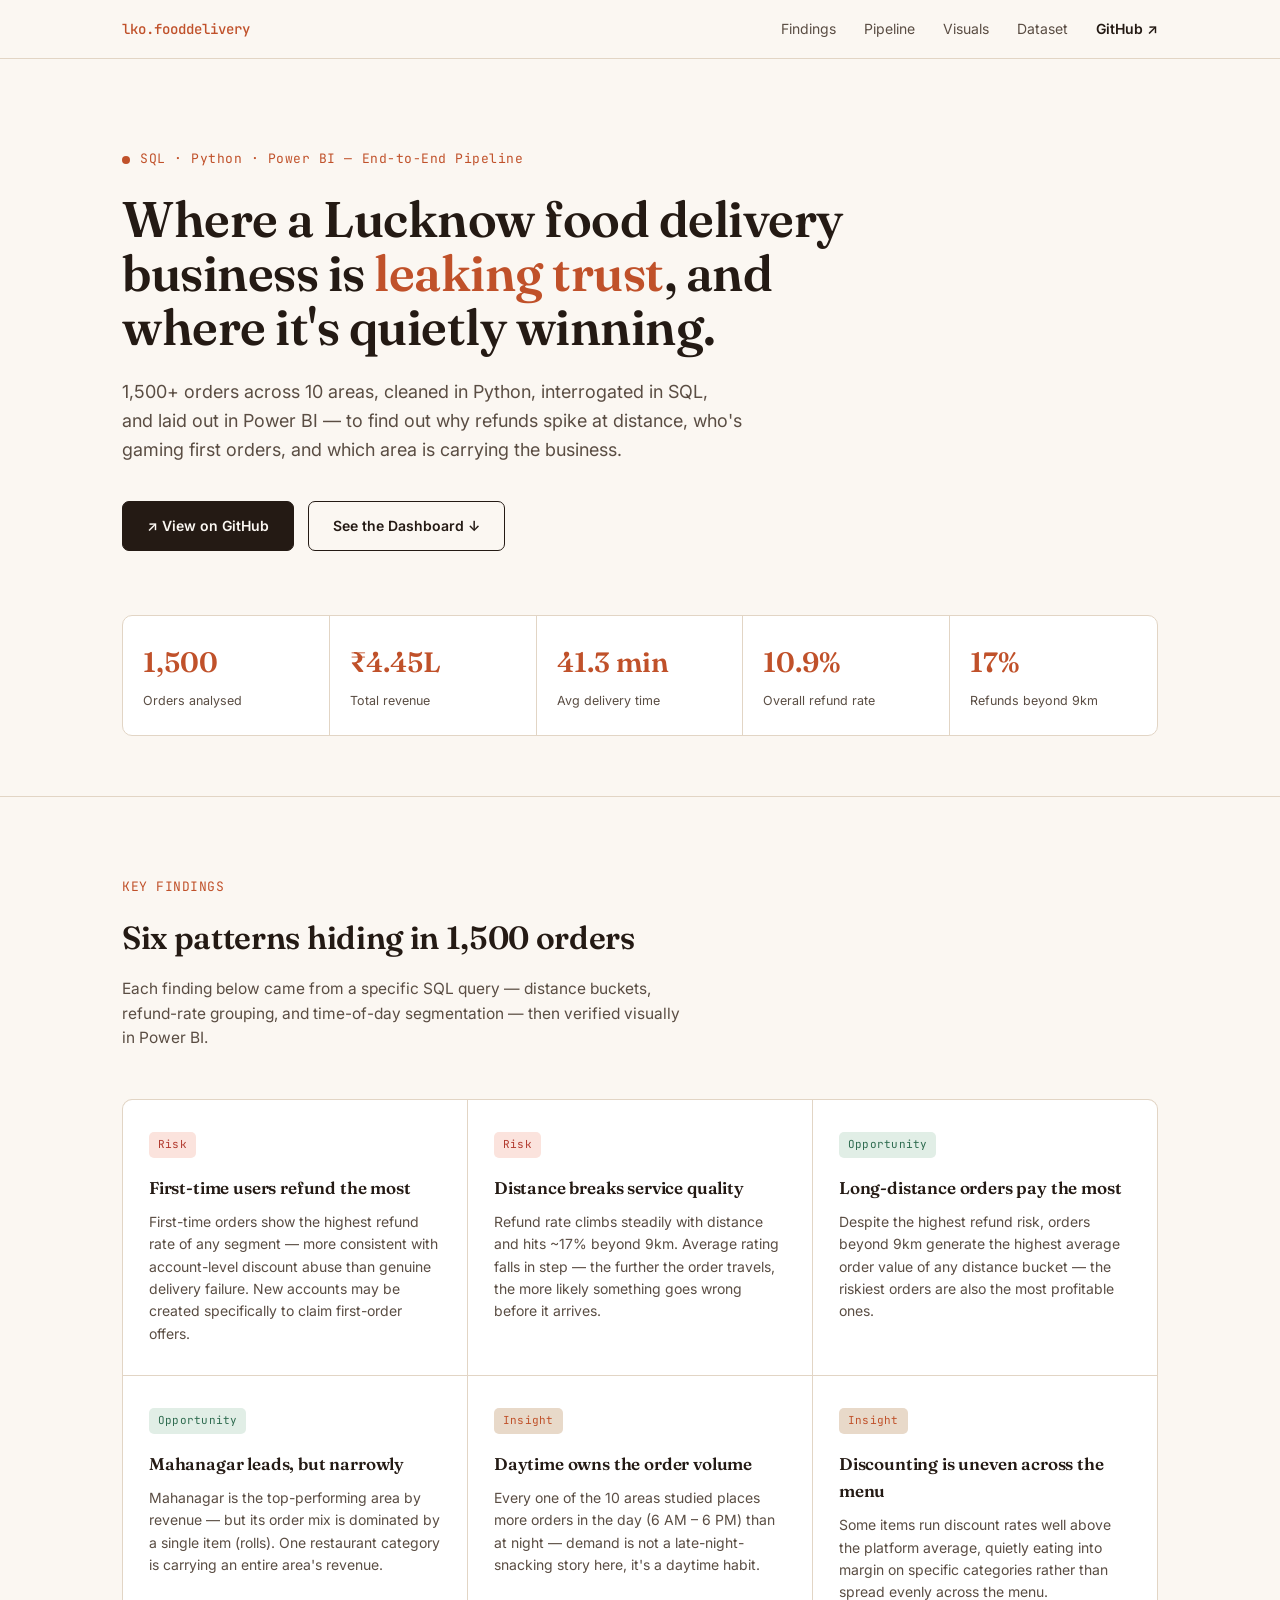
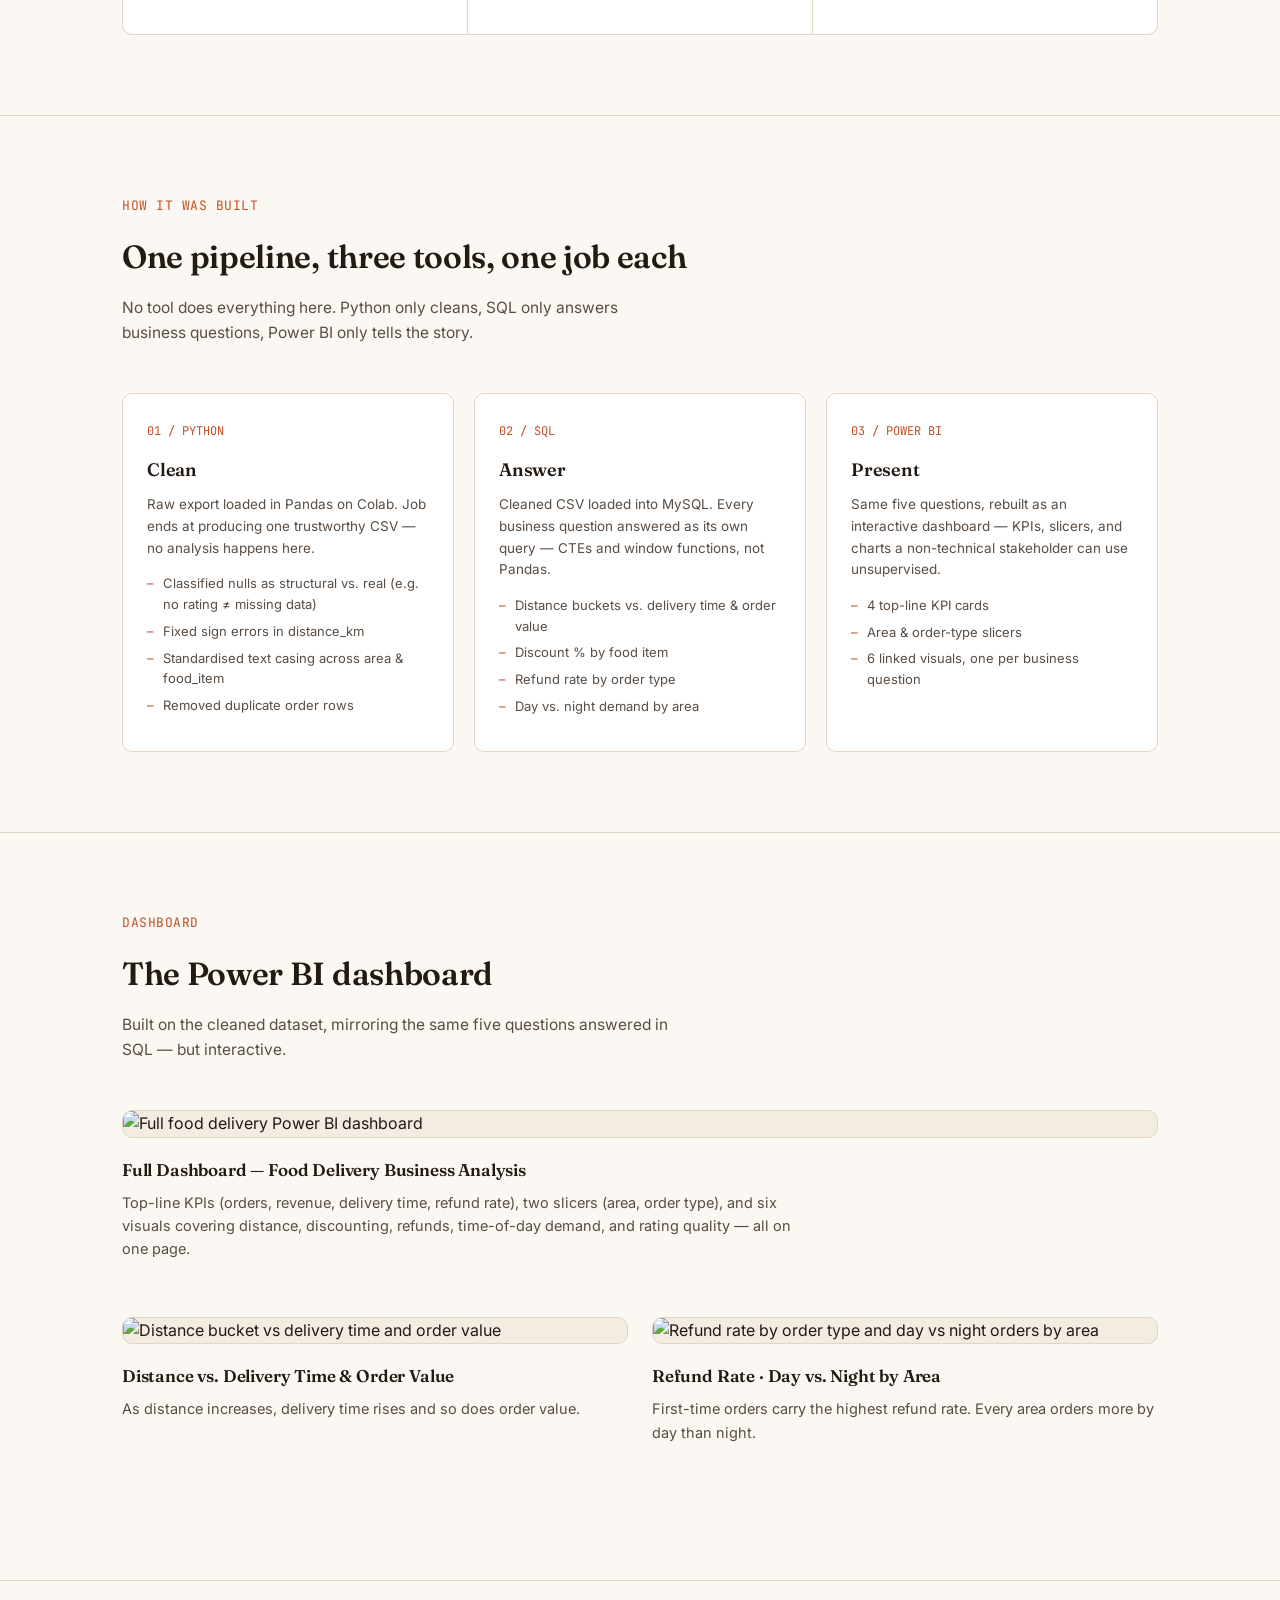
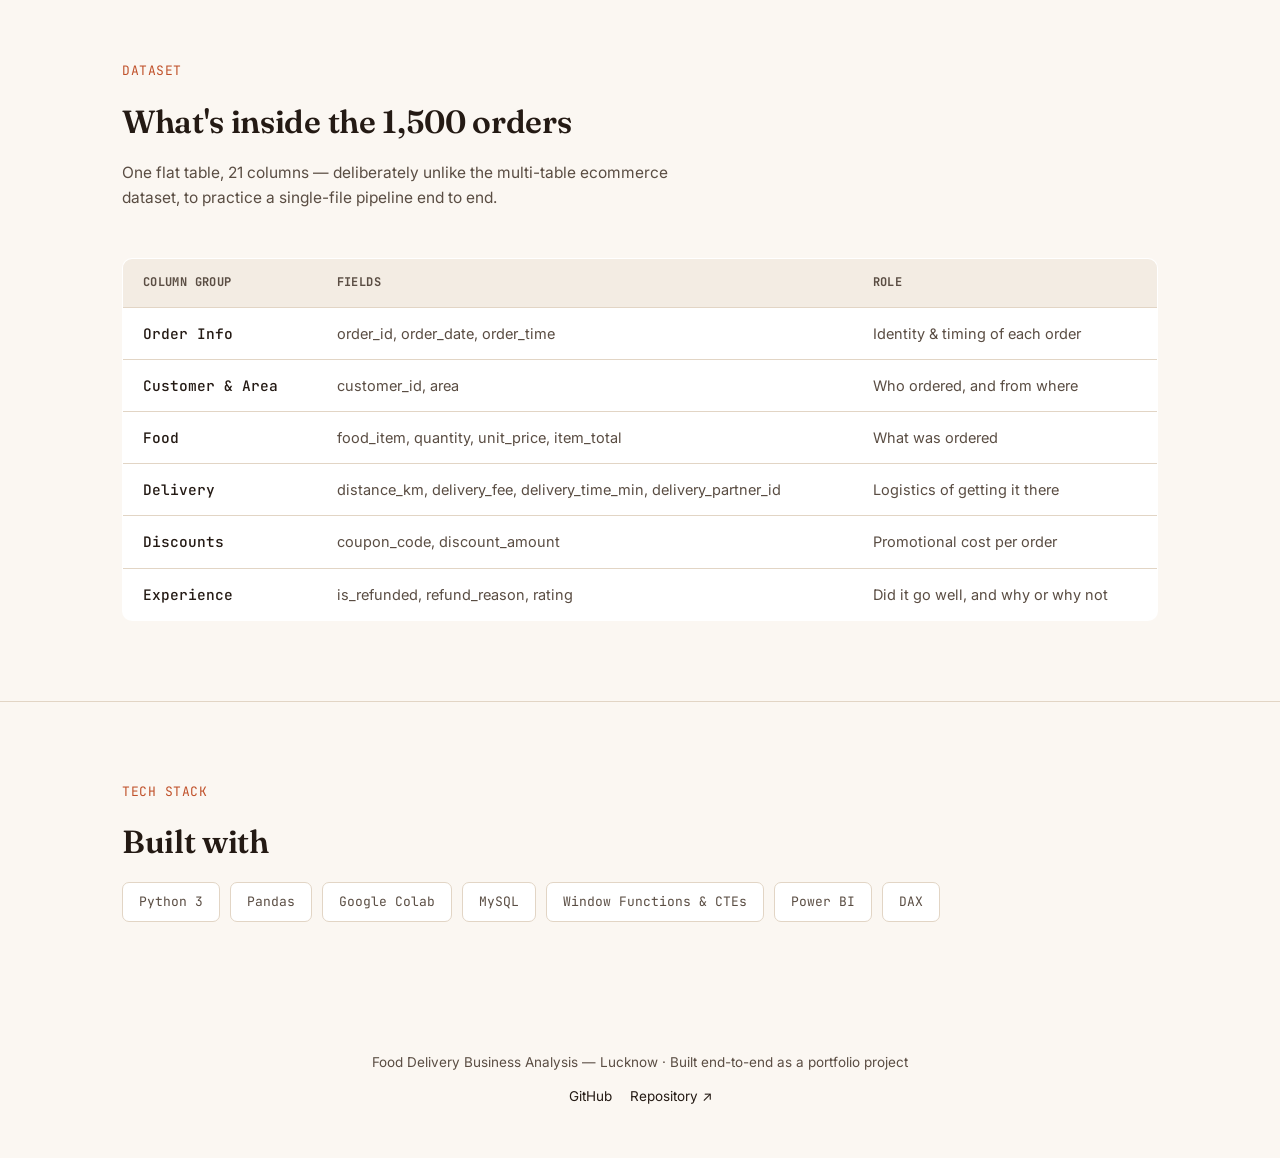
==== index.html @ 19b055e8 "Add files via upload" ====
<!DOCTYPE html>
<html lang="en">
<head>
<meta charset="UTF-8" />
<meta name="viewport" content="width=device-width, initial-scale=1.0" />
<title>Food Delivery Analysis — Lucknow</title>
<link rel="preconnect" href="https://fonts.googleapis.com">
<link rel="preconnect" href="https://fonts.gstatic.com" crossorigin>
<link href="https://fonts.googleapis.com/css2?family=Fraunces:opsz,wght@9..144,400;9..144,500;9..144,600;9..144,700&family=Inter:wght@400;500;600;700&family=JetBrains+Mono:wght@400;500&display=swap" rel="stylesheet">
<style>
  :root{
    --bg: #FBF7F2;
    --bg-warm: #F3ECE3;
    --ink: #241A14;
    --ink-soft: #5A4D43;
    --accent: #C0512A;
    --accent-soft: #E8D9C9;
    --line: #E2D5C5;
    --card: #FFFFFF;
    --good: #2E6B4F;
    --bad: #B23A2E;
  }
  *{margin:0;padding:0;box-sizing:border-box;}
  html{scroll-behavior:smooth;}
  body{
    background:var(--bg);
    color:var(--ink);
    font-family:'Inter',sans-serif;
    line-height:1.6;
  }
  .mono{font-family:'JetBrains Mono',monospace;}
  h1,h2,h3,h4{font-family:'Fraunces',serif;font-weight:600;letter-spacing:-0.01em;}
  a{color:inherit;text-decoration:none;}
  .wrap{max-width:1100px;margin:0 auto;padding:0 32px;}

  /* NAV */
  nav{
    position:sticky;top:0;z-index:50;
    background:rgba(251,247,242,0.92);
    backdrop-filter:blur(8px);
    border-bottom:1px solid var(--line);
  }
  .nav-inner{
    max-width:1100px;margin:0 auto;padding:18px 32px;
    display:flex;justify-content:space-between;align-items:center;
  }
  .brand{font-family:'JetBrains Mono',monospace;font-weight:500;font-size:14px;color:var(--accent);}
  .navlinks{display:flex;gap:28px;font-size:14px;color:var(--ink-soft);}
  .navlinks a:hover{color:var(--accent);}
  .navlinks .gh{color:var(--ink);font-weight:600;}

  /* HERO */
  .hero{padding:90px 0 60px;border-bottom:1px solid var(--line);}
  .eyebrow{
    font-family:'JetBrains Mono',monospace;font-size:13px;color:var(--accent);
    letter-spacing:0.04em;margin-bottom:22px;display:flex;gap:10px;align-items:center;
  }
  .eyebrow::before{content:"";width:8px;height:8px;border-radius:50%;background:var(--accent);display:inline-block;}
  .hero h1{font-size:50px;line-height:1.08;max-width:780px;margin-bottom:24px;}
  .hero h1 em{color:var(--accent);font-style:normal;}
  .hero p{font-size:18px;color:var(--ink-soft);max-width:620px;margin-bottom:36px;}
  .hero-cta{display:flex;gap:14px;margin-bottom:64px;}
  .btn{
    padding:13px 24px;border-radius:7px;font-size:14px;font-weight:600;
    display:inline-flex;align-items:center;gap:8px;border:1px solid var(--ink);
  }
  .btn-primary{background:var(--ink);color:var(--bg);}
  .btn-secondary{background:transparent;color:var(--ink);}
  .btn:hover{opacity:0.82;}

  /* KPI STRIP */
  .kpis{
    display:grid;grid-template-columns:repeat(5,1fr);
    border:1px solid var(--line);border-radius:10px;overflow:hidden;
    background:var(--card);
  }
  .kpi{padding:24px 20px;border-right:1px solid var(--line);}
  .kpi:last-child{border-right:none;}
  .kpi .num{font-family:'Fraunces',serif;font-size:28px;font-weight:600;color:var(--accent);}
  .kpi .lbl{font-size:12.5px;color:var(--ink-soft);margin-top:6px;}

  /* SECTION SHARED */
  section{padding:80px 0;border-bottom:1px solid var(--line);}
  .sec-label{
    font-family:'JetBrains Mono',monospace;font-size:13px;color:var(--accent);
    letter-spacing:0.04em;margin-bottom:14px;
  }
  section h2{font-size:32px;margin-bottom:14px;max-width:600px;}
  section > .wrap > p.lede{color:var(--ink-soft);max-width:560px;margin-bottom:48px;font-size:15.5px;}

  /* FINDINGS GRID */
  .findings{display:grid;grid-template-columns:repeat(3,1fr);gap:1px;background:var(--line);border:1px solid var(--line);border-radius:10px;overflow:hidden;}
  .finding{background:var(--card);padding:30px 26px;}
  .finding .tag{
    font-family:'JetBrains Mono',monospace;font-size:11px;
    padding:4px 9px;border-radius:5px;display:inline-block;margin-bottom:16px;
    letter-spacing:0.02em;
  }
  .tag.risk{background:#FBE3DD;color:var(--bad);}
  .tag.opportunity{background:#E1EEE6;color:var(--good);}
  .tag.insight{background:var(--accent-soft);color:var(--accent);}
  .finding h3{font-size:17px;margin-bottom:10px;font-weight:600;}
  .finding p{font-size:14px;color:var(--ink-soft);}

  /* TABLE */
  table{width:100%;border-collapse:collapse;font-size:14.5px;background:var(--card);border-radius:10px;overflow:hidden;border:1px solid var(--line);}
  th{
    text-align:left;font-family:'JetBrains Mono',monospace;font-size:12px;
    text-transform:uppercase;letter-spacing:0.03em;color:var(--ink-soft);
    padding:14px 20px;background:var(--bg-warm);border-bottom:1px solid var(--line);
  }
  td{padding:14px 20px;border-bottom:1px solid var(--line);color:var(--ink-soft);}
  tr:last-child td{border-bottom:none;}
  td.num-cell{font-family:'JetBrains Mono',monospace;color:var(--ink);font-weight:500;}

  /* PIPELINE */
  .pipeline{display:grid;grid-template-columns:repeat(3,1fr);gap:20px;}
  .stage{background:var(--card);border:1px solid var(--line);border-radius:10px;padding:28px 24px;position:relative;}
  .stage .step-num{font-family:'JetBrains Mono',monospace;font-size:12px;color:var(--accent);margin-bottom:14px;}
  .stage h3{font-size:18px;margin-bottom:10px;}
  .stage p{font-size:13.5px;color:var(--ink-soft);margin-bottom:14px;}
  .stage ul{list-style:none;font-size:13px;color:var(--ink-soft);}
  .stage ul li{padding-left:16px;position:relative;margin-bottom:6px;}
  .stage ul li::before{content:"–";position:absolute;left:0;color:var(--accent);}
  .stage-arrow{
    display:none;
  }
  @media(min-width:769px){
    .pipeline{position:relative;}
  }

  /* VISUALS */
  .visual-block{margin-bottom:56px;}
  .visual-block img{
    max-width:100%;height:auto;max-height:380px;
    border-radius:10px;border:1px solid var(--line);
    display:block;margin:0 auto 18px auto;background:var(--bg-warm);
  }
  .visual-block h4{font-size:17px;margin-bottom:8px;}
  .visual-block p{font-size:14.5px;color:var(--ink-soft);max-width:680px;}
  .visual-row{display:flex;gap:24px;margin-bottom:56px;flex-wrap:wrap;}
  .visual-row .visual-block{flex:1;min-width:280px;margin-bottom:0;}

  /* STACK */
  .stack-row{display:flex;flex-wrap:wrap;gap:10px;}
  .chip{
    font-family:'JetBrains Mono',monospace;font-size:13px;
    padding:9px 16px;border:1px solid var(--line);border-radius:7px;
    background:var(--card);color:var(--ink-soft);
  }

  footer{padding:50px 0;text-align:center;}
  footer p{font-size:13.5px;color:var(--ink-soft);}
  footer .flinks{margin-top:12px;display:flex;gap:18px;justify-content:center;font-size:13.5px;}
  footer .flinks a:hover{color:var(--accent);}

  @media(max-width:860px){
    .hero h1{font-size:36px;}
    .kpis{grid-template-columns:repeat(2,1fr);}
    .kpi:nth-child(2n){border-right:none;}
    .findings{grid-template-columns:1fr;}
    .pipeline{grid-template-columns:1fr;}
    .navlinks{display:none;}
    table{font-size:13px;}
    th,td{padding:10px 12px;}
  }
</style>
</head>
<body>

<nav>
  <div class="nav-inner">
    <div class="brand">lko.fooddelivery</div>
    <div class="navlinks">
      <a href="#findings">Findings</a>
      <a href="#pipeline">Pipeline</a>
      <a href="#visuals">Visuals</a>
      <a href="#dataset">Dataset</a>
      <a class="gh" href="https://github.com/vyomvy/food-delivery-business-analysis" target="_blank">GitHub ↗</a>
    </div>
  </div>
</nav>

<header class="hero">
  <div class="wrap">
    <div class="eyebrow">SQL · Python · Power BI — End-to-End Pipeline</div>
    <h1>Where a Lucknow food delivery business is <em>leaking trust</em>, and where it's quietly winning.</h1>
    <p>1,500+ orders across 10 areas, cleaned in Python, interrogated in SQL, and laid out in Power BI — to find out why refunds spike at distance, who's gaming first orders, and which area is carrying the business.</p>
    <div class="hero-cta">
      <a class="btn btn-primary" href="https://github.com/vyomvy/food-delivery-business-analysis" target="_blank">↗ View on GitHub</a>
      <a class="btn btn-secondary" href="#visuals">See the Dashboard ↓</a>
    </div>

    <div class="kpis">
      <div class="kpi"><div class="num">1,500</div><div class="lbl">Orders analysed</div></div>
      <div class="kpi"><div class="num">₹4.45L</div><div class="lbl">Total revenue</div></div>
      <div class="kpi"><div class="num">41.3 min</div><div class="lbl">Avg delivery time</div></div>
      <div class="kpi"><div class="num">10.9%</div><div class="lbl">Overall refund rate</div></div>
      <div class="kpi"><div class="num">17%</div><div class="lbl">Refunds beyond 9km</div></div>
    </div>
  </div>
</header>

<section id="findings">
  <div class="wrap">
    <div class="sec-label">KEY FINDINGS</div>
    <h2>Six patterns hiding in 1,500 orders</h2>
    <p class="lede">Each finding below came from a specific SQL query — distance buckets, refund-rate grouping, and time-of-day segmentation — then verified visually in Power BI.</p>

    <div class="findings">
      <div class="finding">
        <span class="tag risk">Risk</span>
        <h3>First-time users refund the most</h3>
        <p>First-time orders show the highest refund rate of any segment — more consistent with account-level discount abuse than genuine delivery failure. New accounts may be created specifically to claim first-order offers.</p>
      </div>
      <div class="finding">
        <span class="tag risk">Risk</span>
        <h3>Distance breaks service quality</h3>
        <p>Refund rate climbs steadily with distance and hits ~17% beyond 9km. Average rating falls in step — the further the order travels, the more likely something goes wrong before it arrives.</p>
      </div>
      <div class="finding">
        <span class="tag opportunity">Opportunity</span>
        <h3>Long-distance orders pay the most</h3>
        <p>Despite the highest refund risk, orders beyond 9km generate the highest average order value of any distance bucket — the riskiest orders are also the most profitable ones.</p>
      </div>
      <div class="finding">
        <span class="tag opportunity">Opportunity</span>
        <h3>Mahanagar leads, but narrowly</h3>
        <p>Mahanagar is the top-performing area by revenue — but its order mix is dominated by a single item (rolls). One restaurant category is carrying an entire area's revenue.</p>
      </div>
      <div class="finding">
        <span class="tag insight">Insight</span>
        <h3>Daytime owns the order volume</h3>
        <p>Every one of the 10 areas studied places more orders in the day (6 AM – 6 PM) than at night — demand is not a late-night-snacking story here, it's a daytime habit.</p>
      </div>
      <div class="finding">
        <span class="tag insight">Insight</span>
        <h3>Discounting is uneven across the menu</h3>
        <p>Some items run discount rates well above the platform average, quietly eating into margin on specific categories rather than spread evenly across the menu.</p>
      </div>
    </div>
  </div>
</section>

<section id="pipeline">
  <div class="wrap">
    <div class="sec-label">HOW IT WAS BUILT</div>
    <h2>One pipeline, three tools, one job each</h2>
    <p class="lede">No tool does everything here. Python only cleans, SQL only answers business questions, Power BI only tells the story.</p>

    <div class="pipeline">
      <div class="stage">
        <div class="step-num">01 / PYTHON</div>
        <h3>Clean</h3>
        <p>Raw export loaded in Pandas on Colab. Job ends at producing one trustworthy CSV — no analysis happens here.</p>
        <ul>
          <li>Classified nulls as structural vs. real (e.g. no rating ≠ missing data)</li>
          <li>Fixed sign errors in distance_km</li>
          <li>Standardised text casing across area & food_item</li>
          <li>Removed duplicate order rows</li>
        </ul>
      </div>
      <div class="stage">
        <div class="step-num">02 / SQL</div>
        <h3>Answer</h3>
        <p>Cleaned CSV loaded into MySQL. Every business question answered as its own query — CTEs and window functions, not Pandas.</p>
        <ul>
          <li>Distance buckets vs. delivery time & order value</li>
          <li>Discount % by food item</li>
          <li>Refund rate by order type</li>
          <li>Day vs. night demand by area</li>
        </ul>
      </div>
      <div class="stage">
        <div class="step-num">03 / POWER BI</div>
        <h3>Present</h3>
        <p>Same five questions, rebuilt as an interactive dashboard — KPIs, slicers, and charts a non-technical stakeholder can use unsupervised.</p>
        <ul>
          <li>4 top-line KPI cards</li>
          <li>Area & order-type slicers</li>
          <li>6 linked visuals, one per business question</li>
        </ul>
      </div>
    </div>
  </div>
</section>

<section id="visuals">
  <div class="wrap">
    <div class="sec-label">DASHBOARD</div>
    <h2>The Power BI dashboard</h2>
    <p class="lede">Built on the cleaned dataset, mirroring the same five questions answered in SQL — but interactive.</p>

    <div class="visual-block">
      <img src="images/dashboard-full.png" alt="Full food delivery Power BI dashboard">
      <h4>Full Dashboard — Food Delivery Business Analysis</h4>
      <p>Top-line KPIs (orders, revenue, delivery time, refund rate), two slicers (area, order type), and six visuals covering distance, discounting, refunds, time-of-day demand, and rating quality — all on one page.</p>
    </div>

    <div class="visual-row">
      <div class="visual-block">
        <img src="images/distance-vs-delivery.png" alt="Distance bucket vs delivery time and order value">
        <h4>Distance vs. Delivery Time & Order Value</h4>
        <p>As distance increases, delivery time rises and so does order value.</p>
      </div>

      <div class="visual-block">
        <img src="images/refund-daynight.png" alt="Refund rate by order type and day vs night orders by area">
        <h4>Refund Rate · Day vs. Night by Area</h4>
        <p>First-time orders carry the highest refund rate. Every area orders more by day than night.</p>
      </div>
    </div>
  </div>
</section>

<section id="dataset">
  <div class="wrap">
    <div class="sec-label">DATASET</div>
    <h2>What's inside the 1,500 orders</h2>
    <p class="lede">One flat table, 21 columns — deliberately unlike the multi-table ecommerce dataset, to practice a single-file pipeline end to end.</p>

    <table>
      <tr><th>Column Group</th><th>Fields</th><th>Role</th></tr>
      <tr><td class="num-cell">Order Info</td><td>order_id, order_date, order_time</td><td>Identity & timing of each order</td></tr>
      <tr><td class="num-cell">Customer & Area</td><td>customer_id, area</td><td>Who ordered, and from where</td></tr>
      <tr><td class="num-cell">Food</td><td>food_item, quantity, unit_price, item_total</td><td>What was ordered</td></tr>
      <tr><td class="num-cell">Delivery</td><td>distance_km, delivery_fee, delivery_time_min, delivery_partner_id</td><td>Logistics of getting it there</td></tr>
      <tr><td class="num-cell">Discounts</td><td>coupon_code, discount_amount</td><td>Promotional cost per order</td></tr>
      <tr><td class="num-cell">Experience</td><td>is_refunded, refund_reason, rating</td><td>Did it go well, and why or why not</td></tr>
    </table>
  </div>
</section>

<section style="border-bottom:none;">
  <div class="wrap">
    <div class="sec-label">TECH STACK</div>
    <h2>Built with</h2>
    <div class="stack-row">
      <span class="chip">Python 3</span>
      <span class="chip">Pandas</span>
      <span class="chip">Google Colab</span>
      <span class="chip">MySQL</span>
      <span class="chip">Window Functions & CTEs</span>
      <span class="chip">Power BI</span>
      <span class="chip">DAX</span>
    </div>
  </div>
</section>

<footer>
  <div class="wrap">
    <p>Food Delivery Business Analysis — Lucknow · Built end-to-end as a portfolio project</p>
    <div class="flinks">
      <a href="https://github.com/vyomvy" target="_blank">GitHub</a>
      <a href="https://github.com/vyomvy/food-delivery-business-analysis" target="_blank">Repository ↗</a>
    </div>
  </div>
</footer>

</body>
</html>
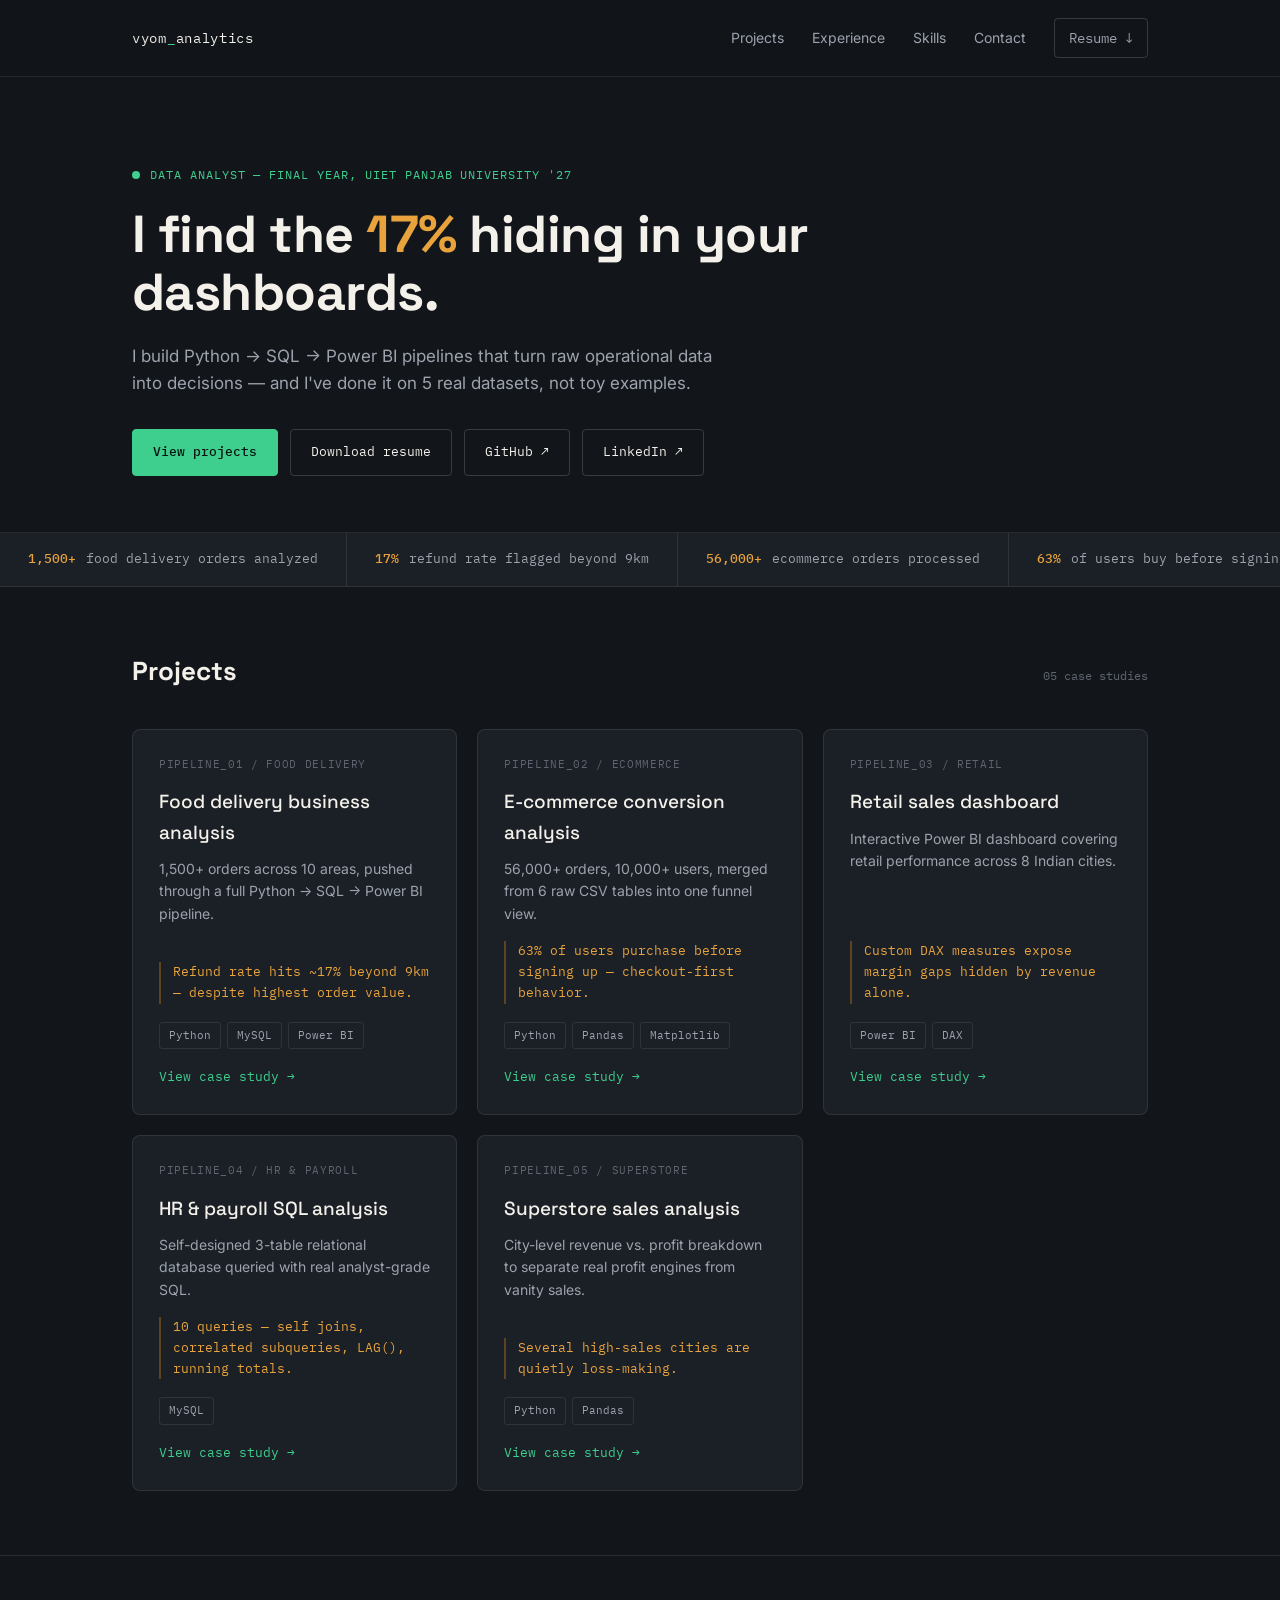
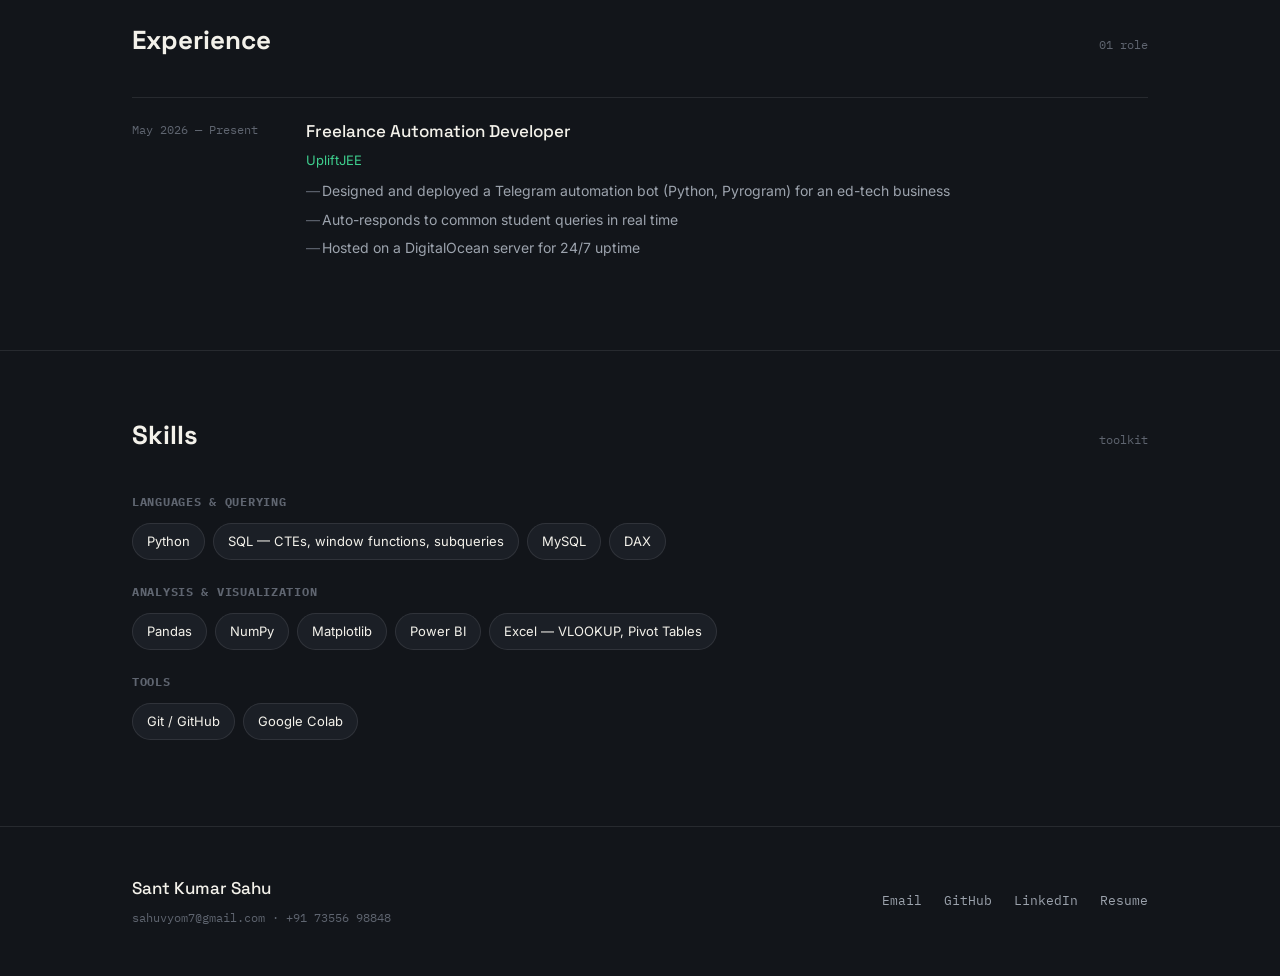
==== commit a7ce49d5: "Add files via upload" ====
--- a/index.html
+++ b/index.html
@@ -1,358 +1,182 @@
 <!DOCTYPE html>
 <html lang="en">
 <head>
-<meta charset="UTF-8" />
-<meta name="viewport" content="width=device-width, initial-scale=1.0" />
-<title>Food Delivery Analysis — Lucknow</title>
-<link rel="preconnect" href="https://fonts.googleapis.com">
-<link rel="preconnect" href="https://fonts.gstatic.com" crossorigin>
-<link href="https://fonts.googleapis.com/css2?family=Fraunces:opsz,wght@9..144,400;9..144,500;9..144,600;9..144,700&family=Inter:wght@400;500;600;700&family=JetBrains+Mono:wght@400;500&display=swap" rel="stylesheet">
-<style>
-  :root{
-    --bg: #FBF7F2;
-    --bg-warm: #F3ECE3;
-    --ink: #241A14;
-    --ink-soft: #5A4D43;
-    --accent: #C0512A;
-    --accent-soft: #E8D9C9;
-    --line: #E2D5C5;
-    --card: #FFFFFF;
-    --good: #2E6B4F;
-    --bad: #B23A2E;
-  }
-  *{margin:0;padding:0;box-sizing:border-box;}
-  html{scroll-behavior:smooth;}
-  body{
-    background:var(--bg);
-    color:var(--ink);
-    font-family:'Inter',sans-serif;
-    line-height:1.6;
-  }
-  .mono{font-family:'JetBrains Mono',monospace;}
-  h1,h2,h3,h4{font-family:'Fraunces',serif;font-weight:600;letter-spacing:-0.01em;}
-  a{color:inherit;text-decoration:none;}
-  .wrap{max-width:1100px;margin:0 auto;padding:0 32px;}
-
-  /* NAV */
-  nav{
-    position:sticky;top:0;z-index:50;
-    background:rgba(251,247,242,0.92);
-    backdrop-filter:blur(8px);
-    border-bottom:1px solid var(--line);
-  }
-  .nav-inner{
-    max-width:1100px;margin:0 auto;padding:18px 32px;
-    display:flex;justify-content:space-between;align-items:center;
-  }
-  .brand{font-family:'JetBrains Mono',monospace;font-weight:500;font-size:14px;color:var(--accent);}
-  .navlinks{display:flex;gap:28px;font-size:14px;color:var(--ink-soft);}
-  .navlinks a:hover{color:var(--accent);}
-  .navlinks .gh{color:var(--ink);font-weight:600;}
-
-  /* HERO */
-  .hero{padding:90px 0 60px;border-bottom:1px solid var(--line);}
-  .eyebrow{
-    font-family:'JetBrains Mono',monospace;font-size:13px;color:var(--accent);
-    letter-spacing:0.04em;margin-bottom:22px;display:flex;gap:10px;align-items:center;
-  }
-  .eyebrow::before{content:"";width:8px;height:8px;border-radius:50%;background:var(--accent);display:inline-block;}
-  .hero h1{font-size:50px;line-height:1.08;max-width:780px;margin-bottom:24px;}
-  .hero h1 em{color:var(--accent);font-style:normal;}
-  .hero p{font-size:18px;color:var(--ink-soft);max-width:620px;margin-bottom:36px;}
-  .hero-cta{display:flex;gap:14px;margin-bottom:64px;}
-  .btn{
-    padding:13px 24px;border-radius:7px;font-size:14px;font-weight:600;
-    display:inline-flex;align-items:center;gap:8px;border:1px solid var(--ink);
-  }
-  .btn-primary{background:var(--ink);color:var(--bg);}
-  .btn-secondary{background:transparent;color:var(--ink);}
-  .btn:hover{opacity:0.82;}
-
-  /* KPI STRIP */
-  .kpis{
-    display:grid;grid-template-columns:repeat(5,1fr);
-    border:1px solid var(--line);border-radius:10px;overflow:hidden;
-    background:var(--card);
-  }
-  .kpi{padding:24px 20px;border-right:1px solid var(--line);}
-  .kpi:last-child{border-right:none;}
-  .kpi .num{font-family:'Fraunces',serif;font-size:28px;font-weight:600;color:var(--accent);}
-  .kpi .lbl{font-size:12.5px;color:var(--ink-soft);margin-top:6px;}
-
-  /* SECTION SHARED */
-  section{padding:80px 0;border-bottom:1px solid var(--line);}
-  .sec-label{
-    font-family:'JetBrains Mono',monospace;font-size:13px;color:var(--accent);
-    letter-spacing:0.04em;margin-bottom:14px;
-  }
-  section h2{font-size:32px;margin-bottom:14px;max-width:600px;}
-  section > .wrap > p.lede{color:var(--ink-soft);max-width:560px;margin-bottom:48px;font-size:15.5px;}
-
-  /* FINDINGS GRID */
-  .findings{display:grid;grid-template-columns:repeat(3,1fr);gap:1px;background:var(--line);border:1px solid var(--line);border-radius:10px;overflow:hidden;}
-  .finding{background:var(--card);padding:30px 26px;}
-  .finding .tag{
-    font-family:'JetBrains Mono',monospace;font-size:11px;
-    padding:4px 9px;border-radius:5px;display:inline-block;margin-bottom:16px;
-    letter-spacing:0.02em;
-  }
-  .tag.risk{background:#FBE3DD;color:var(--bad);}
-  .tag.opportunity{background:#E1EEE6;color:var(--good);}
-  .tag.insight{background:var(--accent-soft);color:var(--accent);}
-  .finding h3{font-size:17px;margin-bottom:10px;font-weight:600;}
-  .finding p{font-size:14px;color:var(--ink-soft);}
-
-  /* TABLE */
-  table{width:100%;border-collapse:collapse;font-size:14.5px;background:var(--card);border-radius:10px;overflow:hidden;border:1px solid var(--line);}
-  th{
-    text-align:left;font-family:'JetBrains Mono',monospace;font-size:12px;
-    text-transform:uppercase;letter-spacing:0.03em;color:var(--ink-soft);
-    padding:14px 20px;background:var(--bg-warm);border-bottom:1px solid var(--line);
-  }
-  td{padding:14px 20px;border-bottom:1px solid var(--line);color:var(--ink-soft);}
-  tr:last-child td{border-bottom:none;}
-  td.num-cell{font-family:'JetBrains Mono',monospace;color:var(--ink);font-weight:500;}
-
-  /* PIPELINE */
-  .pipeline{display:grid;grid-template-columns:repeat(3,1fr);gap:20px;}
-  .stage{background:var(--card);border:1px solid var(--line);border-radius:10px;padding:28px 24px;position:relative;}
-  .stage .step-num{font-family:'JetBrains Mono',monospace;font-size:12px;color:var(--accent);margin-bottom:14px;}
-  .stage h3{font-size:18px;margin-bottom:10px;}
-  .stage p{font-size:13.5px;color:var(--ink-soft);margin-bottom:14px;}
-  .stage ul{list-style:none;font-size:13px;color:var(--ink-soft);}
-  .stage ul li{padding-left:16px;position:relative;margin-bottom:6px;}
-  .stage ul li::before{content:"–";position:absolute;left:0;color:var(--accent);}
-  .stage-arrow{
-    display:none;
-  }
-  @media(min-width:769px){
-    .pipeline{position:relative;}
-  }
-
-  /* VISUALS */
-  .visual-block{margin-bottom:56px;}
-  .visual-block img{
-    max-width:100%;height:auto;max-height:380px;
-    border-radius:10px;border:1px solid var(--line);
-    display:block;margin:0 auto 18px auto;background:var(--bg-warm);
-  }
-  .visual-block h4{font-size:17px;margin-bottom:8px;}
-  .visual-block p{font-size:14.5px;color:var(--ink-soft);max-width:680px;}
-  .visual-row{display:flex;gap:24px;margin-bottom:56px;flex-wrap:wrap;}
-  .visual-row .visual-block{flex:1;min-width:280px;margin-bottom:0;}
-
-  /* STACK */
-  .stack-row{display:flex;flex-wrap:wrap;gap:10px;}
-  .chip{
-    font-family:'JetBrains Mono',monospace;font-size:13px;
-    padding:9px 16px;border:1px solid var(--line);border-radius:7px;
-    background:var(--card);color:var(--ink-soft);
-  }
-
-  footer{padding:50px 0;text-align:center;}
-  footer p{font-size:13.5px;color:var(--ink-soft);}
-  footer .flinks{margin-top:12px;display:flex;gap:18px;justify-content:center;font-size:13.5px;}
-  footer .flinks a:hover{color:var(--accent);}
-
-  @media(max-width:860px){
-    .hero h1{font-size:36px;}
-    .kpis{grid-template-columns:repeat(2,1fr);}
-    .kpi:nth-child(2n){border-right:none;}
-    .findings{grid-template-columns:1fr;}
-    .pipeline{grid-template-columns:1fr;}
-    .navlinks{display:none;}
-    table{font-size:13px;}
-    th,td{padding:10px 12px;}
-  }
-</style>
+<meta charset="UTF-8">
+<meta name="viewport" content="width=device-width, initial-scale=1.0">
+<title>Sant Kumar Sahu — Data Analyst</title>
+<meta name="description" content="Data analyst portfolio — Python, SQL and Power BI pipelines that turn raw operational data into decisions.">
+<link rel="stylesheet" href="style.css">
 </head>
 <body>
 
-<nav>
+<nav class="nav">
   <div class="nav-inner">
-    <div class="brand">lko.fooddelivery</div>
-    <div class="navlinks">
-      <a href="#findings">Findings</a>
-      <a href="#pipeline">Pipeline</a>
-      <a href="#visuals">Visuals</a>
-      <a href="#dataset">Dataset</a>
-      <a class="gh" href="https://github.com/vyomvy/food-delivery-business-analysis" target="_blank">GitHub ↗</a>
+    <a href="index.html" class="nav-logo">vyom<span>_</span>analytics</a>
+    <div class="nav-links">
+      <a href="#projects">Projects</a>
+      <a href="#experience">Experience</a>
+      <a href="#skills">Skills</a>
+      <a href="#contact">Contact</a>
+      <a href="Sant_Kumar_Sahu_Resume.pdf" class="nav-cta">Resume ↓</a>
     </div>
   </div>
 </nav>
 
 <header class="hero">
   <div class="wrap">
-    <div class="eyebrow">SQL · Python · Power BI — End-to-End Pipeline</div>
-    <h1>Where a Lucknow food delivery business is <em>leaking trust</em>, and where it's quietly winning.</h1>
-    <p>1,500+ orders across 10 areas, cleaned in Python, interrogated in SQL, and laid out in Power BI — to find out why refunds spike at distance, who's gaming first orders, and which area is carrying the business.</p>
-    <div class="hero-cta">
-      <a class="btn btn-primary" href="https://github.com/vyomvy/food-delivery-business-analysis" target="_blank">↗ View on GitHub</a>
-      <a class="btn btn-secondary" href="#visuals">See the Dashboard ↓</a>
-    </div>
-
-    <div class="kpis">
-      <div class="kpi"><div class="num">1,500</div><div class="lbl">Orders analysed</div></div>
-      <div class="kpi"><div class="num">₹4.45L</div><div class="lbl">Total revenue</div></div>
-      <div class="kpi"><div class="num">41.3 min</div><div class="lbl">Avg delivery time</div></div>
-      <div class="kpi"><div class="num">10.9%</div><div class="lbl">Overall refund rate</div></div>
-      <div class="kpi"><div class="num">17%</div><div class="lbl">Refunds beyond 9km</div></div>
+    <div class="eyebrow">Data analyst — final year, UIET Panjab University '27</div>
+    <h1>I find the <em>17%</em> hiding in your dashboards.</h1>
+    <p>I build Python → SQL → Power BI pipelines that turn raw operational data into decisions — and I've done it on 5 real datasets, not toy examples.</p>
+    <div class="hero-actions">
+      <a href="#projects" class="btn btn-primary">View projects</a>
+      <a href="Sant_Kumar_Sahu_Resume.pdf" class="btn btn-ghost">Download resume</a>
+      <a href="https://github.com/vyomvy" class="btn btn-ghost" target="_blank" rel="noopener">GitHub ↗</a>
+      <a href="https://www.linkedin.com/in/sant-sahu-738063319/" class="btn btn-ghost" target="_blank" rel="noopener">LinkedIn ↗</a>
     </div>
   </div>
 </header>
 
-<section id="findings">
+<div class="ticker-wrap">
+  <div class="ticker">
+    <div class="tick-item"><b>1,500+</b> food delivery orders analyzed</div>
+    <div class="tick-item"><b>17%</b> refund rate flagged beyond 9km</div>
+    <div class="tick-item"><b>56,000+</b> ecommerce orders processed</div>
+    <div class="tick-item"><b>63%</b> of users buy before signing up</div>
+    <div class="tick-item"><b>8</b> cities mapped in retail dashboard</div>
+    <div class="tick-item"><b>10</b> SQL queries — joins to window functions</div>
+    <div class="tick-item"><b>1,500+</b> food delivery orders analyzed</div>
+    <div class="tick-item"><b>17%</b> refund rate flagged beyond 9km</div>
+    <div class="tick-item"><b>56,000+</b> ecommerce orders processed</div>
+    <div class="tick-item"><b>63%</b> of users buy before signing up</div>
+    <div class="tick-item"><b>8</b> cities mapped in retail dashboard</div>
+    <div class="tick-item"><b>10</b> SQL queries — joins to window functions</div>
+  </div>
+</div>
+
+<section class="section" id="projects">
   <div class="wrap">
-    <div class="sec-label">KEY FINDINGS</div>
-    <h2>Six patterns hiding in 1,500 orders</h2>
-    <p class="lede">Each finding below came from a specific SQL query — distance buckets, refund-rate grouping, and time-of-day segmentation — then verified visually in Power BI.</p>
+    <div class="section-head">
+      <div class="section-title">Projects</div>
+      <div class="section-num">05 case studies</div>
+    </div>
+    <div class="grid">
 
-    <div class="findings">
-      <div class="finding">
-        <span class="tag risk">Risk</span>
-        <h3>First-time users refund the most</h3>
-        <p>First-time orders show the highest refund rate of any segment — more consistent with account-level discount abuse than genuine delivery failure. New accounts may be created specifically to claim first-order offers.</p>
+      <div class="card">
+        <div class="card-tag">PIPELINE_01 / FOOD DELIVERY</div>
+        <h3>Food delivery business analysis</h3>
+        <p>1,500+ orders across 10 areas, pushed through a full Python → SQL → Power BI pipeline.</p>
+        <div class="card-finding">Refund rate hits ~17% beyond 9km — despite highest order value.</div>
+        <div class="chips"><span class="chip">Python</span><span class="chip">MySQL</span><span class="chip">Power BI</span></div>
+        <a href="projects/food-delivery.html" class="card-link">View case study →</a>
       </div>
-      <div class="finding">
-        <span class="tag risk">Risk</span>
-        <h3>Distance breaks service quality</h3>
-        <p>Refund rate climbs steadily with distance and hits ~17% beyond 9km. Average rating falls in step — the further the order travels, the more likely something goes wrong before it arrives.</p>
+
+      <div class="card">
+        <div class="card-tag">PIPELINE_02 / ECOMMERCE</div>
+        <h3>E-commerce conversion analysis</h3>
+        <p>56,000+ orders, 10,000+ users, merged from 6 raw CSV tables into one funnel view.</p>
+        <div class="card-finding">63% of users purchase before signing up — checkout-first behavior.</div>
+        <div class="chips"><span class="chip">Python</span><span class="chip">Pandas</span><span class="chip">Matplotlib</span></div>
+        <a href="projects/ecommerce.html" class="card-link">View case study →</a>
       </div>
-      <div class="finding">
-        <span class="tag opportunity">Opportunity</span>
-        <h3>Long-distance orders pay the most</h3>
-        <p>Despite the highest refund risk, orders beyond 9km generate the highest average order value of any distance bucket — the riskiest orders are also the most profitable ones.</p>
+
+      <div class="card">
+        <div class="card-tag">PIPELINE_03 / RETAIL</div>
+        <h3>Retail sales dashboard</h3>
+        <p>Interactive Power BI dashboard covering retail performance across 8 Indian cities.</p>
+        <div class="card-finding">Custom DAX measures expose margin gaps hidden by revenue alone.</div>
+        <div class="chips"><span class="chip">Power BI</span><span class="chip">DAX</span></div>
+        <a href="projects/retail-dashboard.html" class="card-link">View case study →</a>
       </div>
-      <div class="finding">
-        <span class="tag opportunity">Opportunity</span>
-        <h3>Mahanagar leads, but narrowly</h3>
-        <p>Mahanagar is the top-performing area by revenue — but its order mix is dominated by a single item (rolls). One restaurant category is carrying an entire area's revenue.</p>
+
+      <div class="card">
+        <div class="card-tag">PIPELINE_04 / HR &amp; PAYROLL</div>
+        <h3>HR &amp; payroll SQL analysis</h3>
+        <p>Self-designed 3-table relational database queried with real analyst-grade SQL.</p>
+        <div class="card-finding">10 queries — self joins, correlated subqueries, LAG(), running totals.</div>
+        <div class="chips"><span class="chip">MySQL</span></div>
+        <a href="projects/hr-payroll.html" class="card-link">View case study →</a>
       </div>
-      <div class="finding">
-        <span class="tag insight">Insight</span>
-        <h3>Daytime owns the order volume</h3>
-        <p>Every one of the 10 areas studied places more orders in the day (6 AM – 6 PM) than at night — demand is not a late-night-snacking story here, it's a daytime habit.</p>
+
+      <div class="card">
+        <div class="card-tag">PIPELINE_05 / SUPERSTORE</div>
+        <h3>Superstore sales analysis</h3>
+        <p>City-level revenue vs. profit breakdown to separate real profit engines from vanity sales.</p>
+        <div class="card-finding">Several high-sales cities are quietly loss-making.</div>
+        <div class="chips"><span class="chip">Python</span><span class="chip">Pandas</span></div>
+        <a href="projects/superstore.html" class="card-link">View case study →</a>
       </div>
-      <div class="finding">
-        <span class="tag insight">Insight</span>
-        <h3>Discounting is uneven across the menu</h3>
-        <p>Some items run discount rates well above the platform average, quietly eating into margin on specific categories rather than spread evenly across the menu.</p>
-      </div>
+
     </div>
   </div>
 </section>
 
-<section id="pipeline">
+<section class="section" id="experience">
   <div class="wrap">
-    <div class="sec-label">HOW IT WAS BUILT</div>
-    <h2>One pipeline, three tools, one job each</h2>
-    <p class="lede">No tool does everything here. Python only cleans, SQL only answers business questions, Power BI only tells the story.</p>
-
-    <div class="pipeline">
-      <div class="stage">
-        <div class="step-num">01 / PYTHON</div>
-        <h3>Clean</h3>
-        <p>Raw export loaded in Pandas on Colab. Job ends at producing one trustworthy CSV — no analysis happens here.</p>
+    <div class="section-head">
+      <div class="section-title">Experience</div>
+      <div class="section-num">01 role</div>
+    </div>
+    <div class="exp-item">
+      <div class="exp-date">May 2026 — Present</div>
+      <div class="exp-body">
+        <h4>Freelance Automation Developer</h4>
+        <div class="role-co">UpliftJEE</div>
         <ul>
-          <li>Classified nulls as structural vs. real (e.g. no rating ≠ missing data)</li>
-          <li>Fixed sign errors in distance_km</li>
-          <li>Standardised text casing across area & food_item</li>
-          <li>Removed duplicate order rows</li>
-        </ul>
-      </div>
-      <div class="stage">
-        <div class="step-num">02 / SQL</div>
-        <h3>Answer</h3>
-        <p>Cleaned CSV loaded into MySQL. Every business question answered as its own query — CTEs and window functions, not Pandas.</p>
-        <ul>
-          <li>Distance buckets vs. delivery time & order value</li>
-          <li>Discount % by food item</li>
-          <li>Refund rate by order type</li>
-          <li>Day vs. night demand by area</li>
-        </ul>
-      </div>
-      <div class="stage">
-        <div class="step-num">03 / POWER BI</div>
-        <h3>Present</h3>
-        <p>Same five questions, rebuilt as an interactive dashboard — KPIs, slicers, and charts a non-technical stakeholder can use unsupervised.</p>
-        <ul>
-          <li>4 top-line KPI cards</li>
-          <li>Area & order-type slicers</li>
-          <li>6 linked visuals, one per business question</li>
+          <li>Designed and deployed a Telegram automation bot (Python, Pyrogram) for an ed-tech business</li>
+          <li>Auto-responds to common student queries in real time</li>
+          <li>Hosted on a DigitalOcean server for 24/7 uptime</li>
         </ul>
       </div>
     </div>
   </div>
 </section>
 
-<section id="visuals">
+<section class="section" id="skills">
   <div class="wrap">
-    <div class="sec-label">DASHBOARD</div>
-    <h2>The Power BI dashboard</h2>
-    <p class="lede">Built on the cleaned dataset, mirroring the same five questions answered in SQL — but interactive.</p>
-
-    <div class="visual-block">
-      <img src="images/dashboard-full.png" alt="Full food delivery Power BI dashboard">
-      <h4>Full Dashboard — Food Delivery Business Analysis</h4>
-      <p>Top-line KPIs (orders, revenue, delivery time, refund rate), two slicers (area, order type), and six visuals covering distance, discounting, refunds, time-of-day demand, and rating quality — all on one page.</p>
+    <div class="section-head">
+      <div class="section-title">Skills</div>
+      <div class="section-num">toolkit</div>
     </div>
-
-    <div class="visual-row">
-      <div class="visual-block">
-        <img src="images/distance-vs-delivery.png" alt="Distance bucket vs delivery time and order value">
-        <h4>Distance vs. Delivery Time & Order Value</h4>
-        <p>As distance increases, delivery time rises and so does order value.</p>
+    <div class="skill-group">
+      <h4>Languages &amp; querying</h4>
+      <div class="skill-chips">
+        <span class="skill-chip">Python</span>
+        <span class="skill-chip">SQL — CTEs, window functions, subqueries</span>
+        <span class="skill-chip">MySQL</span>
+        <span class="skill-chip">DAX</span>
       </div>
-
-      <div class="visual-block">
-        <img src="images/refund-daynight.png" alt="Refund rate by order type and day vs night orders by area">
-        <h4>Refund Rate · Day vs. Night by Area</h4>
-        <p>First-time orders carry the highest refund rate. Every area orders more by day than night.</p>
+    </div>
+    <div class="skill-group">
+      <h4>Analysis &amp; visualization</h4>
+      <div class="skill-chips">
+        <span class="skill-chip">Pandas</span>
+        <span class="skill-chip">NumPy</span>
+        <span class="skill-chip">Matplotlib</span>
+        <span class="skill-chip">Power BI</span>
+        <span class="skill-chip">Excel — VLOOKUP, Pivot Tables</span>
+      </div>
+    </div>
+    <div class="skill-group">
+      <h4>Tools</h4>
+      <div class="skill-chips">
+        <span class="skill-chip">Git / GitHub</span>
+        <span class="skill-chip">Google Colab</span>
       </div>
     </div>
   </div>
 </section>
 
-<section id="dataset">
-  <div class="wrap">
-    <div class="sec-label">DATASET</div>
-    <h2>What's inside the 1,500 orders</h2>
-    <p class="lede">One flat table, 21 columns — deliberately unlike the multi-table ecommerce dataset, to practice a single-file pipeline end to end.</p>
-
-    <table>
-      <tr><th>Column Group</th><th>Fields</th><th>Role</th></tr>
-      <tr><td class="num-cell">Order Info</td><td>order_id, order_date, order_time</td><td>Identity & timing of each order</td></tr>
-      <tr><td class="num-cell">Customer & Area</td><td>customer_id, area</td><td>Who ordered, and from where</td></tr>
-      <tr><td class="num-cell">Food</td><td>food_item, quantity, unit_price, item_total</td><td>What was ordered</td></tr>
-      <tr><td class="num-cell">Delivery</td><td>distance_km, delivery_fee, delivery_time_min, delivery_partner_id</td><td>Logistics of getting it there</td></tr>
-      <tr><td class="num-cell">Discounts</td><td>coupon_code, discount_amount</td><td>Promotional cost per order</td></tr>
-      <tr><td class="num-cell">Experience</td><td>is_refunded, refund_reason, rating</td><td>Did it go well, and why or why not</td></tr>
-    </table>
-  </div>
-</section>
-
-<section style="border-bottom:none;">
-  <div class="wrap">
-    <div class="sec-label">TECH STACK</div>
-    <h2>Built with</h2>
-    <div class="stack-row">
-      <span class="chip">Python 3</span>
-      <span class="chip">Pandas</span>
-      <span class="chip">Google Colab</span>
-      <span class="chip">MySQL</span>
-      <span class="chip">Window Functions & CTEs</span>
-      <span class="chip">Power BI</span>
-      <span class="chip">DAX</span>
+<footer class="footer" id="contact">
+  <div class="wrap footer-inner">
+    <div>
+      <div style="font-family:var(--font-display);font-size:17px;font-weight:500;margin-bottom:6px;">Sant Kumar Sahu</div>
+      <div class="footer-note">sahuvyom7@gmail.com · +91 73556 98848</div>
     </div>
-  </div>
-</section>
-
-<footer>
-  <div class="wrap">
-    <p>Food Delivery Business Analysis — Lucknow · Built end-to-end as a portfolio project</p>
-    <div class="flinks">
-      <a href="https://github.com/vyomvy" target="_blank">GitHub</a>
-      <a href="https://github.com/vyomvy/food-delivery-business-analysis" target="_blank">Repository ↗</a>
+    <div class="footer-links">
+      <a href="mailto:sahuvyom7@gmail.com">Email</a>
+      <a href="https://github.com/vyomvy" target="_blank" rel="noopener">GitHub</a>
+      <a href="https://www.linkedin.com/in/sant-sahu-738063319/" target="_blank" rel="noopener">LinkedIn</a>
+      <a href="Sant_Kumar_Sahu_Resume.pdf">Resume</a>
     </div>
   </div>
 </footer>
--- a/style.css
+++ b/style.css
@@ -0,0 +1,192 @@
+@import url('https://fonts.googleapis.com/css2?family=Space+Grotesk:wght@400;500;700&family=IBM+Plex+Mono:wght@400;500&family=Inter:wght@400;500;600&display=swap');
+
+:root{
+  --bg:#12151a;
+  --bg-raised:#1b1f26;
+  --bg-raised-2:#20252d;
+  --border:rgba(255,255,255,0.09);
+  --border-strong:rgba(255,255,255,0.16);
+  --text:#f3f1ea;
+  --text-dim:#9ca3ad;
+  --text-faint:#5f6570;
+  --teal:#3ecf8e;
+  --teal-dim:#245c42;
+  --amber:#e8a33d;
+  --amber-dim:#5c4420;
+  --font-display:'Space Grotesk',sans-serif;
+  --font-mono:'IBM Plex Mono',monospace;
+  --font-body:'Inter',sans-serif;
+}
+
+*{box-sizing:border-box;margin:0;padding:0;}
+html{scroll-behavior:smooth;}
+body{
+  background:var(--bg);
+  color:var(--text);
+  font-family:var(--font-body);
+  line-height:1.6;
+  -webkit-font-smoothing:antialiased;
+}
+a{color:inherit;text-decoration:none;}
+img{max-width:100%;display:block;}
+
+.wrap{max-width:1080px;margin:0 auto;padding:0 32px;}
+
+/* NAV */
+.nav{
+  position:sticky;top:0;z-index:50;
+  background:rgba(18,21,26,0.85);
+  backdrop-filter:blur(10px);
+  border-bottom:1px solid var(--border);
+}
+.nav-inner{
+  max-width:1080px;margin:0 auto;padding:18px 32px;
+  display:flex;align-items:center;justify-content:space-between;
+}
+.nav-logo{font-family:var(--font-mono);font-size:14px;letter-spacing:0.05em;color:var(--text);}
+.nav-logo span{color:var(--teal);}
+.nav-links{display:flex;gap:28px;align-items:center;}
+.nav-links a{font-size:14px;color:var(--text-dim);transition:color .15s;}
+.nav-links a:hover{color:var(--text);}
+.nav-cta{
+  font-family:var(--font-mono);font-size:12px;
+  border:1px solid var(--border-strong);
+  padding:8px 14px;border-radius:4px;color:var(--text);
+}
+.nav-cta:hover{border-color:var(--teal);color:var(--teal);}
+
+/* HERO */
+.hero{padding:88px 0 56px;border-bottom:1px solid var(--border);}
+.eyebrow{
+  font-family:var(--font-mono);font-size:12px;letter-spacing:0.08em;
+  color:var(--teal);text-transform:uppercase;margin-bottom:20px;
+  display:flex;align-items:center;gap:10px;
+}
+.eyebrow::before{content:'';width:8px;height:8px;background:var(--teal);border-radius:50%;display:inline-block;}
+.hero h1{
+  font-family:var(--font-display);font-weight:700;
+  font-size:52px;line-height:1.12;letter-spacing:-0.01em;
+  max-width:820px;margin-bottom:22px;
+}
+.hero h1 em{color:var(--amber);font-style:normal;}
+.hero p{font-size:17px;color:var(--text-dim);max-width:600px;margin-bottom:32px;}
+.hero-actions{display:flex;gap:12px;flex-wrap:wrap;}
+.btn{
+  font-family:var(--font-mono);font-size:13px;
+  padding:12px 20px;border-radius:4px;
+  border:1px solid var(--border-strong);
+  display:inline-flex;align-items:center;gap:8px;
+  transition:all .15s;
+}
+.btn-primary{background:var(--teal);border-color:var(--teal);color:#0a1410;font-weight:500;}
+.btn-primary:hover{background:#4de09c;}
+.btn-ghost:hover{border-color:var(--text-dim);}
+
+/* TICKER */
+.ticker-wrap{
+  border-bottom:1px solid var(--border);
+  overflow:hidden;background:var(--bg-raised);
+}
+.ticker{
+  display:flex;gap:0;white-space:nowrap;
+  animation:scroll 32s linear infinite;
+  width:max-content;
+}
+.ticker-wrap:hover .ticker{animation-play-state:paused;}
+@keyframes scroll{
+  0%{transform:translateX(0);}
+  100%{transform:translateX(-50%);}
+}
+.tick-item{
+  font-family:var(--font-mono);font-size:13px;
+  padding:16px 28px;border-right:1px solid var(--border);
+  color:var(--text-dim);display:flex;align-items:center;gap:10px;
+}
+.tick-item b{color:var(--amber);font-weight:500;}
+
+/* SECTION */
+.section{padding:64px 0;border-bottom:1px solid var(--border);}
+.section-head{display:flex;align-items:baseline;justify-content:space-between;margin-bottom:36px;flex-wrap:wrap;gap:12px;}
+.section-title{font-family:var(--font-display);font-size:26px;font-weight:700;}
+.section-num{font-family:var(--font-mono);font-size:12px;color:var(--text-faint);}
+
+/* PROJECT GRID */
+.grid{display:grid;grid-template-columns:repeat(auto-fit,minmax(300px,1fr));gap:20px;}
+.card{
+  background:var(--bg-raised);border:1px solid var(--border);
+  border-radius:8px;padding:26px;transition:border-color .15s,transform .15s;
+  display:flex;flex-direction:column;height:100%;
+}
+.card:hover{border-color:var(--border-strong);transform:translateY(-2px);}
+.card-tag{font-family:var(--font-mono);font-size:11px;color:var(--text-faint);letter-spacing:0.06em;margin-bottom:14px;}
+.card h3{font-family:var(--font-display);font-size:19px;font-weight:500;margin-bottom:10px;}
+.card p{font-size:14px;color:var(--text-dim);margin-bottom:16px;flex-grow:1;}
+.card-finding{
+  font-family:var(--font-mono);font-size:13px;color:var(--amber);
+  border-left:2px solid var(--amber-dim);padding-left:12px;margin-bottom:18px;
+}
+.chips{display:flex;flex-wrap:wrap;gap:6px;margin-bottom:18px;}
+.chip{
+  font-family:var(--font-mono);font-size:11px;color:var(--text-dim);
+  border:1px solid var(--border);padding:4px 9px;border-radius:3px;
+}
+.card-link{font-family:var(--font-mono);font-size:13px;color:var(--teal);display:flex;align-items:center;gap:6px;}
+.card-link:hover{color:#4de09c;}
+
+/* SKILLS */
+.skill-group{margin-bottom:22px;}
+.skill-group h4{font-family:var(--font-mono);font-size:12px;color:var(--text-faint);text-transform:uppercase;letter-spacing:0.06em;margin-bottom:12px;}
+.skill-chips{display:flex;flex-wrap:wrap;gap:8px;}
+.skill-chip{
+  font-size:13px;padding:7px 14px;border-radius:20px;
+  background:var(--bg-raised);border:1px solid var(--border);color:var(--text);
+}
+
+/* EXPERIENCE */
+.exp-item{display:flex;gap:24px;padding:20px 0;border-top:1px solid var(--border);}
+.exp-item:first-child{border-top:none;}
+.exp-date{font-family:var(--font-mono);font-size:12px;color:var(--text-faint);min-width:150px;flex-shrink:0;padding-top:2px;}
+.exp-body h4{font-family:var(--font-display);font-size:17px;font-weight:500;margin-bottom:4px;}
+.exp-body .role-co{font-size:13px;color:var(--teal);margin-bottom:10px;}
+.exp-body ul{list-style:none;color:var(--text-dim);font-size:14px;}
+.exp-body li{padding-left:16px;position:relative;margin-bottom:6px;}
+.exp-body li::before{content:'—';position:absolute;left:0;color:var(--text-faint);}
+
+/* FOOTER */
+.footer{padding:48px 0;}
+.footer-inner{display:flex;justify-content:space-between;align-items:center;flex-wrap:wrap;gap:20px;}
+.footer-links{display:flex;gap:22px;}
+.footer-links a{font-family:var(--font-mono);font-size:13px;color:var(--text-dim);}
+.footer-links a:hover{color:var(--teal);}
+.footer-note{font-family:var(--font-mono);font-size:12px;color:var(--text-faint);}
+
+/* PROJECT DETAIL PAGE */
+.back-link{font-family:var(--font-mono);font-size:13px;color:var(--text-dim);display:inline-flex;align-items:center;gap:8px;margin-bottom:28px;}
+.back-link:hover{color:var(--teal);}
+.detail-meta{display:flex;gap:12px;flex-wrap:wrap;margin:24px 0 40px;}
+.meta-link{
+  font-family:var(--font-mono);font-size:13px;
+  border:1px solid var(--border-strong);padding:9px 16px;border-radius:4px;
+  display:flex;align-items:center;gap:7px;
+}
+.meta-link:hover{border-color:var(--teal);color:var(--teal);}
+.block-title{font-family:var(--font-display);font-size:20px;font-weight:500;margin-bottom:18px;}
+.prose{font-size:15px;color:var(--text-dim);max-width:680px;margin-bottom:20px;}
+.pipeline{display:grid;grid-template-columns:repeat(auto-fit,minmax(200px,1fr));gap:16px;margin-bottom:12px;}
+.pipe-step{background:var(--bg-raised);border:1px solid var(--border);border-radius:8px;padding:22px;}
+.pipe-num{font-family:var(--font-mono);font-size:12px;color:var(--teal);margin-bottom:10px;}
+.pipe-step h5{font-family:var(--font-display);font-size:15px;font-weight:500;margin-bottom:8px;}
+.pipe-step p{font-size:13px;color:var(--text-dim);}
+.findings{display:grid;grid-template-columns:repeat(auto-fit,minmax(220px,1fr));gap:16px;}
+.finding-card{
+  background:var(--bg-raised);border:1px solid var(--border);border-left:3px solid var(--amber);
+  border-radius:0 8px 8px 0;padding:20px;
+}
+.finding-card .num{font-family:var(--font-mono);font-size:26px;color:var(--amber);margin-bottom:6px;}
+.finding-card p{font-size:13.5px;color:var(--text-dim);}
+
+@media (max-width:640px){
+  .hero h1{font-size:34px;}
+  .nav-links{display:none;}
+  .exp-item{flex-direction:column;gap:6px;}
+}
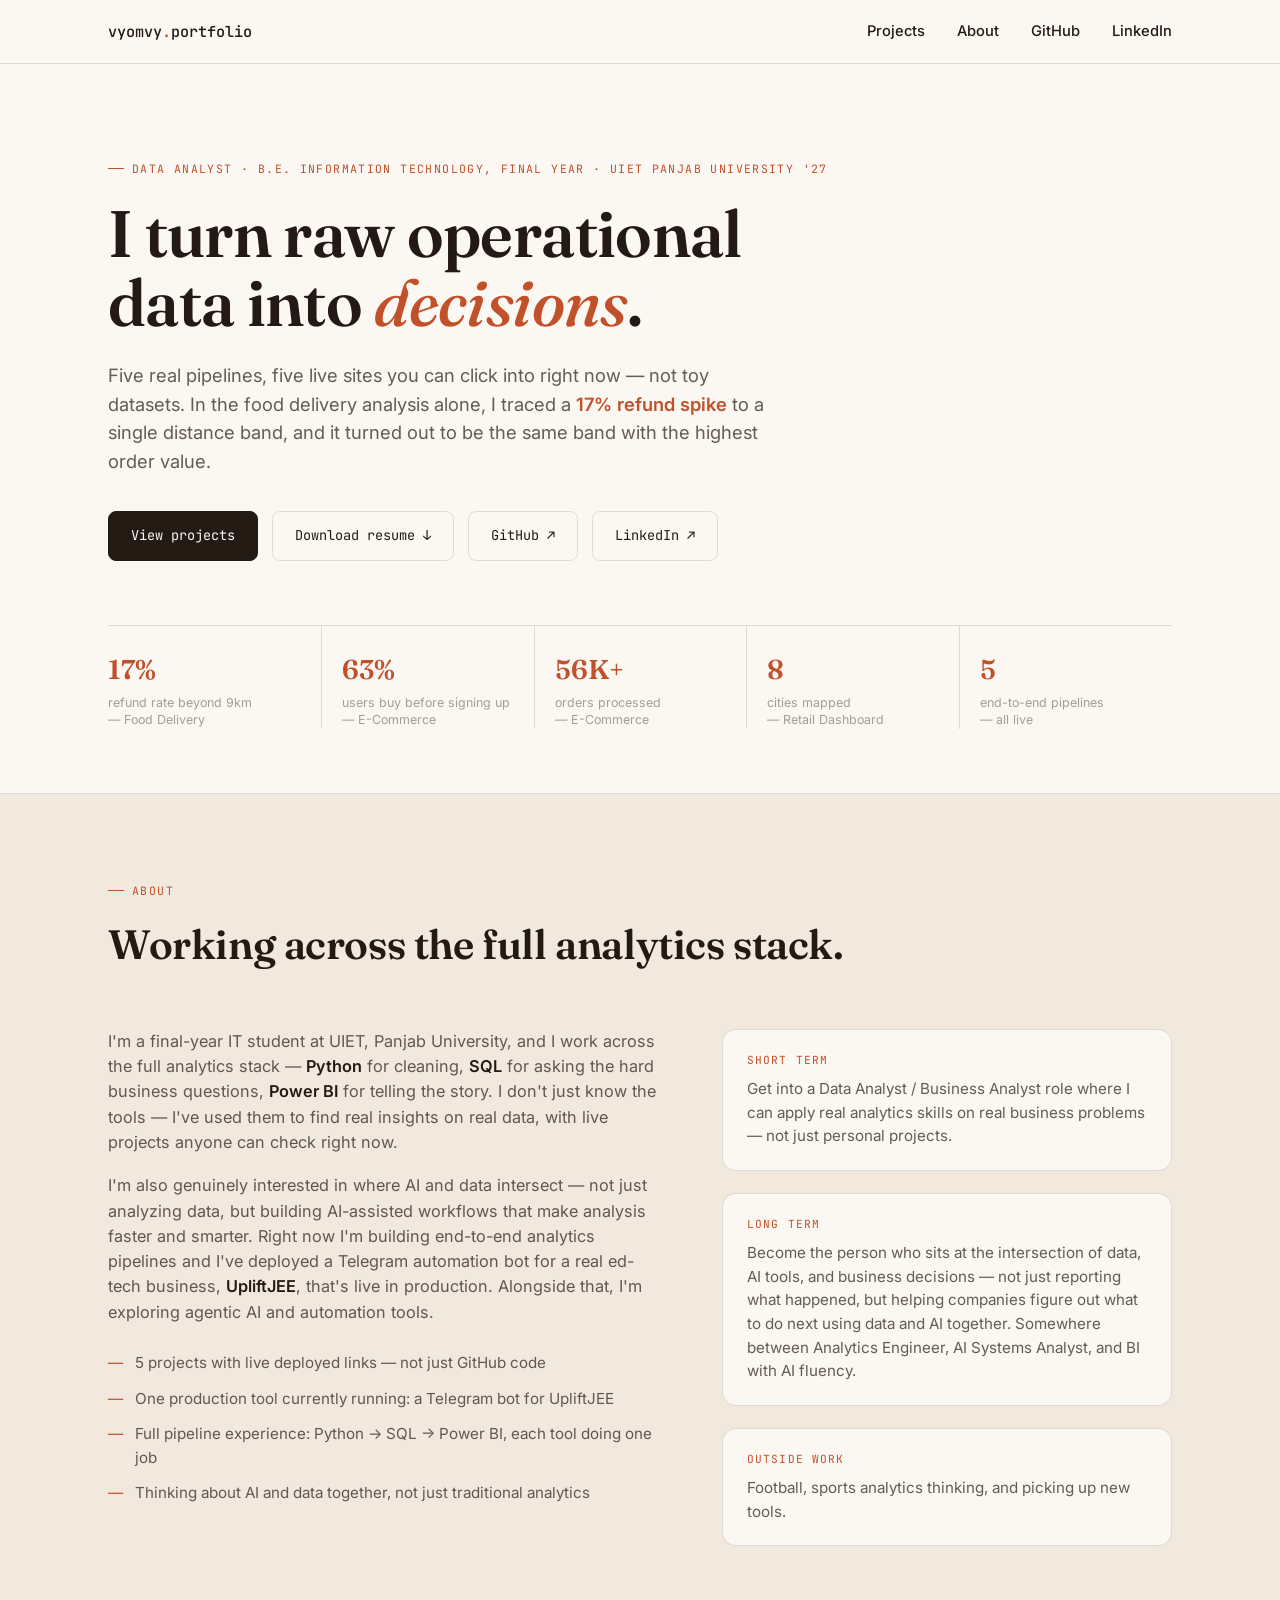
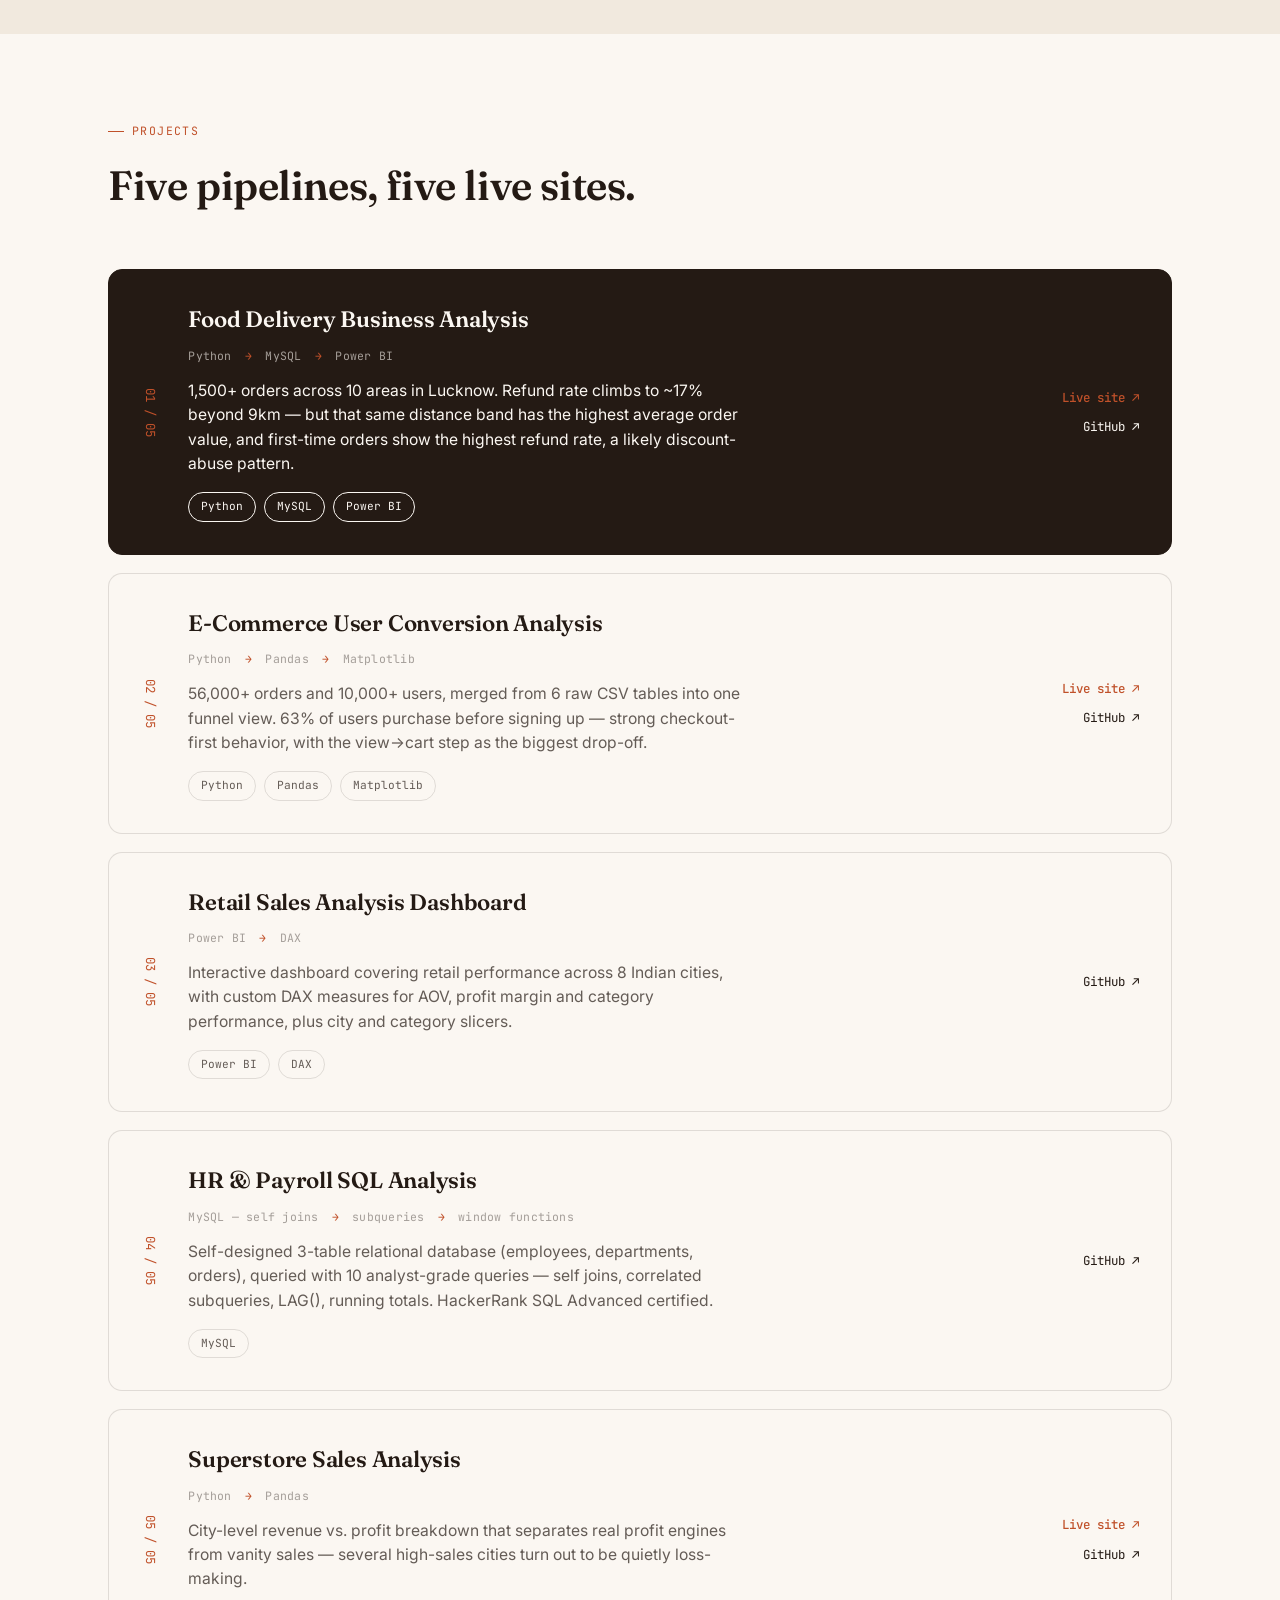
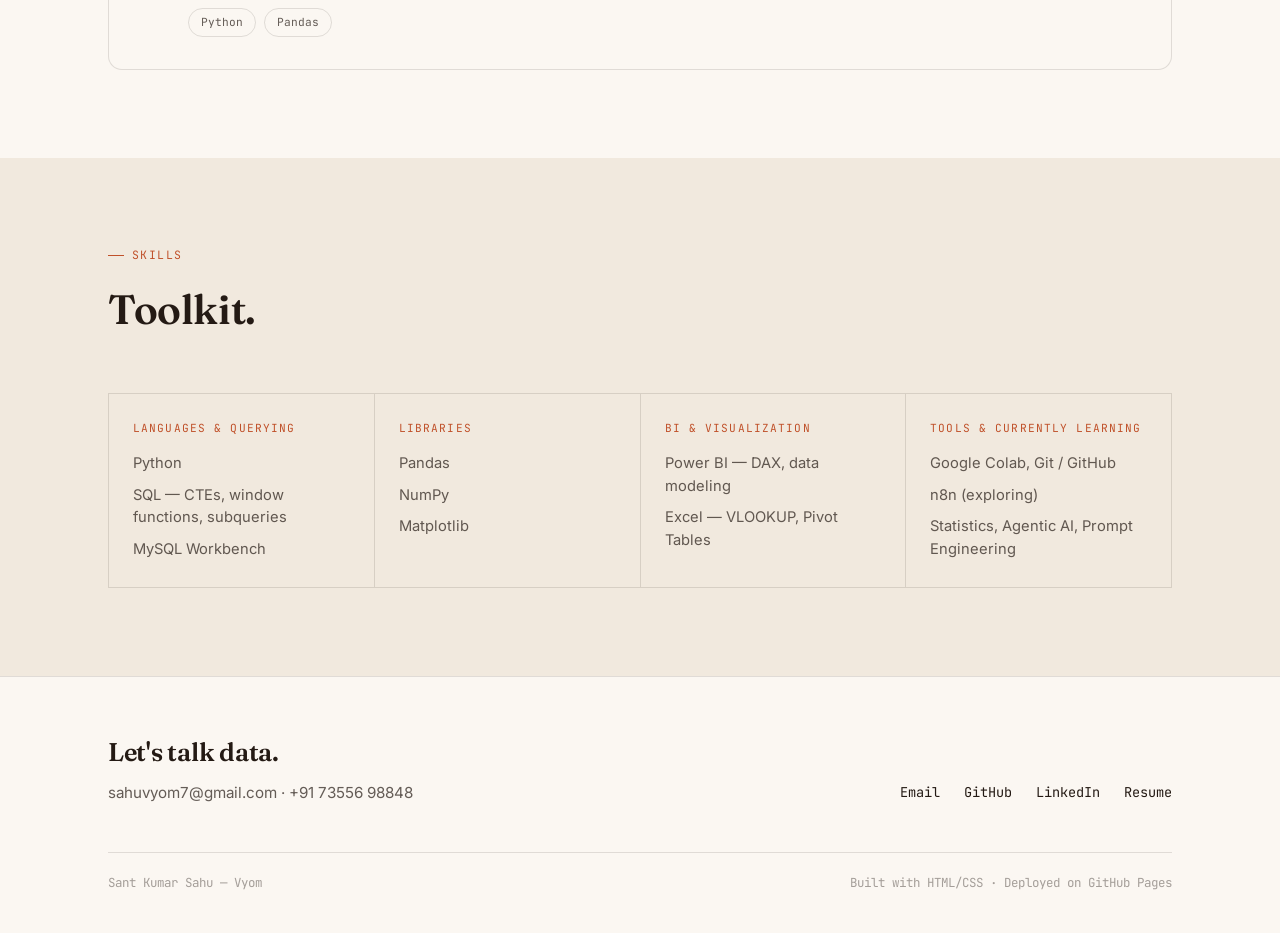
==== commit 03bf440a: "Rename index .html to index.html" ====
--- a/index.html
+++ b/index.html
@@ -5,181 +5,468 @@
 <meta name="viewport" content="width=device-width, initial-scale=1.0">
 <title>Sant Kumar Sahu — Data Analyst</title>
 <meta name="description" content="Data analyst portfolio — Python, SQL and Power BI pipelines that turn raw operational data into decisions.">
-<link rel="stylesheet" href="style.css">
+<link rel="preconnect" href="https://fonts.googleapis.com">
+<link rel="preconnect" href="https://fonts.gstatic.com" crossorigin>
+<link href="https://fonts.googleapis.com/css2?family=Fraunces:ital,opsz,wght@0,9..144,300;0,9..144,500;0,9..144,600;1,9..144,500&family=Inter:wght@400;500;600&family=JetBrains+Mono:wght@400;500&display=swap" rel="stylesheet">
+<style>
+  :root{
+    --cream:#FBF7F2;
+    --cream-deep:#F1E9DE;
+    --ink:#241A14;
+    --ink-soft:#241A14b3;
+    --ink-faint:#241A1466;
+    --terracotta:#C0512A;
+    --terracotta-soft:#C0512A1a;
+    --line:#241A1420;
+    --radius:14px;
+  }
+  *{box-sizing:border-box; margin:0; padding:0;}
+  html{scroll-behavior:smooth;}
+  body{
+    background:var(--cream);
+    color:var(--ink);
+    font-family:'Inter', sans-serif;
+    line-height:1.55;
+    -webkit-font-smoothing:antialiased;
+  }
+  h1,h2,h3{font-family:'Fraunces', serif; font-weight:600; letter-spacing:-0.01em;}
+  a{color:inherit; text-decoration:none;}
+  .mono{font-family:'JetBrains Mono', monospace;}
+  .eyebrow{
+    font-family:'JetBrains Mono', monospace;
+    font-size:0.72rem;
+    letter-spacing:0.12em;
+    text-transform:uppercase;
+    color:var(--terracotta);
+    display:flex; align-items:center; gap:8px;
+  }
+  .eyebrow::before{content:''; width:16px; height:1px; background:var(--terracotta);}
+  .wrap{max-width:1120px; margin:0 auto; padding:0 28px;}
+  :focus-visible{outline:2px solid var(--terracotta); outline-offset:3px;}
+
+  /* NAV */
+  header.nav{
+    position:sticky; top:0; z-index:50;
+    background:var(--cream)ee;
+    backdrop-filter:blur(8px);
+    border-bottom:1px solid var(--line);
+  }
+  .nav-inner{
+    max-width:1120px; margin:0 auto; padding:18px 28px;
+    display:flex; align-items:center; justify-content:space-between;
+  }
+  .brand{font-family:'JetBrains Mono', monospace; font-weight:500; font-size:0.95rem;}
+  .brand span{color:var(--terracotta);}
+  .nav-links{display:flex; gap:32px; font-size:0.92rem; font-weight:500;}
+  .nav-links a{position:relative; padding:2px 0;}
+  .nav-links a::after{
+    content:''; position:absolute; left:0; bottom:-2px; width:0; height:1px;
+    background:var(--terracotta); transition:width .25s ease;
+  }
+  .nav-links a:hover::after{width:100%;}
+  .nav-toggle{display:none; flex-direction:column; gap:5px; background:none; border:none; cursor:pointer; padding:8px;}
+  .nav-toggle span{width:22px; height:2px; background:var(--ink);}
+  .nav-mobile{display:none;}
+
+  /* HERO */
+  .hero{padding:96px 0 64px; border-bottom:1px solid var(--line);}
+  .hero .eyebrow{margin-bottom:22px;}
+  .hero h1{
+    font-size:clamp(2.4rem, 5.2vw, 4.1rem);
+    line-height:1.05;
+    max-width:16ch;
+    margin-bottom:24px;
+  }
+  .hero h1 em{font-style:italic; color:var(--terracotta); font-weight:500;}
+  .hero p.lede{
+    font-size:1.15rem; color:var(--ink-soft); max-width:56ch; margin-bottom:36px;
+  }
+  .hero p.lede .stat{color:var(--terracotta); font-weight:600;}
+  .hero-ctas{display:flex; flex-wrap:wrap; gap:14px; margin-bottom:64px;}
+  .btn{
+    font-family:'JetBrains Mono', monospace; font-size:0.85rem;
+    padding:13px 22px; border-radius:8px; border:1px solid var(--ink);
+    display:inline-flex; align-items:center; gap:8px;
+    transition:all .2s ease;
+  }
+  .btn-primary{background:var(--ink); color:var(--cream);}
+  .btn-primary:hover{background:var(--terracotta); border-color:var(--terracotta);}
+  .btn-ghost{background:transparent; border-color:var(--line); color:var(--ink);}
+  .btn-ghost:hover{border-color:var(--ink);}
+
+  .stat-strip{
+    display:grid; grid-template-columns:repeat(5, 1fr); gap:0;
+    border-top:1px solid var(--line);
+  }
+  .stat-item{
+    padding:22px 20px 0 0; border-left:1px solid var(--line); padding-left:20px;
+  }
+  .stat-item:first-child{border-left:none; padding-left:0;}
+  .stat-num{font-family:'Fraunces', serif; font-size:1.7rem; color:var(--terracotta); font-weight:600;}
+  .stat-label{font-size:0.78rem; color:var(--ink-faint); margin-top:4px; line-height:1.4;}
+
+  /* SECTION generic */
+  section{padding:88px 0;}
+  section.alt{background:var(--cream-deep);}
+  .section-head{margin-bottom:52px;}
+  .section-head h2{font-size:clamp(1.8rem,3.2vw,2.6rem); margin-top:14px;}
+
+  /* ABOUT */
+  .about-grid{display:grid; grid-template-columns:1.1fr 0.9fr; gap:64px; align-items:start;}
+  .about-body p{color:var(--ink-soft); margin-bottom:18px; font-size:1.02rem;}
+  .about-body strong{color:var(--ink); font-weight:600;}
+  .goals{display:flex; flex-direction:column; gap:22px;}
+  .goal-card{
+    background:var(--cream); border:1px solid var(--line); border-radius:var(--radius);
+    padding:22px 24px;
+  }
+  .goal-card .mono{font-size:0.7rem; letter-spacing:0.1em; text-transform:uppercase; color:var(--terracotta); display:block; margin-bottom:8px;}
+  .goal-card p{font-size:0.95rem; color:var(--ink-soft);}
+  .diff-list{list-style:none; margin-top:26px; display:flex; flex-direction:column; gap:12px;}
+  .diff-list li{
+    display:flex; gap:12px; font-size:0.95rem; color:var(--ink-soft); align-items:flex-start;
+  }
+  .diff-list li::before{content:'—'; color:var(--terracotta); flex-shrink:0;}
+
+  /* PROJECTS */
+  .project-grid{display:flex; flex-direction:column; gap:18px;}
+  .project-card{
+    border:1px solid var(--line); border-radius:var(--radius);
+    background:var(--cream);
+    padding:32px;
+    display:grid; grid-template-columns:auto 1fr auto; gap:28px; align-items:center;
+    cursor:pointer; transition:border-color .2s ease, transform .2s ease;
+  }
+  .project-card:hover{border-color:var(--terracotta); transform:translateY(-2px);}
+  .project-card.featured{background:var(--ink); color:var(--cream); border-color:var(--ink);}
+  .project-card.featured .pipeline-route,
+  .project-card.featured .proj-finding,
+  .project-card.featured .chip{color:var(--cream)cc;}
+  .project-card.featured .chip{border-color:var(--cream)33;}
+  .proj-index{font-family:'JetBrains Mono', monospace; font-size:0.78rem; color:var(--terracotta); writing-mode:vertical-rl; text-orientation:mixed;}
+  .proj-main h3{font-size:1.4rem; margin-bottom:10px;}
+  .pipeline-route{font-family:'JetBrains Mono', monospace; font-size:0.72rem; color:var(--ink-faint); margin-bottom:14px; letter-spacing:0.02em;}
+  .project-card.featured .pipeline-route{color:#FBF7F299;}
+  .pipeline-route .arrow{color:var(--terracotta); margin:0 6px;}
+  .proj-finding{font-size:0.98rem; color:var(--ink-soft); max-width:56ch; margin-bottom:16px;}
+  .chip-row{display:flex; flex-wrap:wrap; gap:8px;}
+  .chip{
+    font-family:'JetBrains Mono', monospace; font-size:0.7rem;
+    border:1px solid var(--line); border-radius:100px; padding:5px 12px; color:var(--ink-soft);
+  }
+  .proj-links{display:flex; flex-direction:column; gap:10px; align-items:flex-end;}
+  .proj-link{font-family:'JetBrains Mono', monospace; font-size:0.78rem; display:flex; align-items:center; gap:6px; white-space:nowrap;}
+  .proj-link.live{color:var(--terracotta); font-weight:500;}
+  .project-card.featured .proj-link:not(.live){color:var(--cream);}
+
+  /* SKILLS */
+  .skills-grid{display:grid; grid-template-columns:repeat(4,1fr); gap:0; border-top:1px solid var(--line); border-left:1px solid var(--line);}
+  .skill-col{border-right:1px solid var(--line); border-bottom:1px solid var(--line); padding:26px 24px;}
+  .skill-col .mono{font-size:0.7rem; letter-spacing:0.1em; text-transform:uppercase; color:var(--terracotta); display:block; margin-bottom:14px;}
+  .skill-col ul{list-style:none; display:flex; flex-direction:column; gap:9px;}
+  .skill-col li{font-size:0.92rem; color:var(--ink-soft);}
+
+  /* FOOTER */
+  footer{border-top:1px solid var(--line); padding:56px 0 40px;}
+  .footer-inner{display:flex; justify-content:space-between; align-items:flex-end; flex-wrap:wrap; gap:24px;}
+  footer h3{font-size:1.6rem; margin-bottom:8px;}
+  footer .foot-sub{color:var(--ink-soft); font-size:0.95rem;}
+  .foot-links{display:flex; gap:24px; font-family:'JetBrains Mono', monospace; font-size:0.85rem;}
+  .foot-links a{border-bottom:1px solid transparent;}
+  .foot-links a:hover{border-color:var(--terracotta); color:var(--terracotta);}
+  .foot-bottom{margin-top:48px; padding-top:20px; border-top:1px solid var(--line); font-size:0.78rem; color:var(--ink-faint); font-family:'JetBrains Mono', monospace; display:flex; justify-content:space-between; flex-wrap:wrap; gap:10px;}
+
+  @media (max-width:860px){
+    .stat-strip{grid-template-columns:repeat(2,1fr); row-gap:22px;}
+    .stat-item{border-left:none; border-top:1px solid var(--line); padding-top:16px; padding-left:0;}
+    .stat-item:nth-child(odd){padding-right:16px;}
+    .about-grid{grid-template-columns:1fr;}
+    .skills-grid{grid-template-columns:repeat(2,1fr);}
+    .project-card{grid-template-columns:1fr; text-align:left;}
+    .proj-index{writing-mode:horizontal-tb; margin-bottom:-8px;}
+    .proj-links{align-items:flex-start; flex-direction:row; flex-wrap:wrap;}
+  }
+  @media (max-width:640px){
+    .nav-links{display:none;}
+    .nav-toggle{display:flex;}
+    .nav-mobile.open{display:flex;}
+    .nav-mobile{
+      display:none; flex-direction:column; gap:0;
+      border-top:1px solid var(--line); background:var(--cream);
+    }
+    .nav-mobile a{padding:16px 28px; border-bottom:1px solid var(--line); font-size:0.95rem; font-weight:500;}
+    .skills-grid{grid-template-columns:1fr;}
+    .hero{padding:64px 0 48px;}
+    section{padding:64px 0;}
+  }
+  @media (prefers-reduced-motion:reduce){
+    html{scroll-behavior:auto;}
+    *{transition:none !important;}
+  }
+</style>
 </head>
 <body>
 
-<nav class="nav">
+<header class="nav">
   <div class="nav-inner">
-    <a href="index.html" class="nav-logo">vyom<span>_</span>analytics</a>
-    <div class="nav-links">
+    <a href="#top" class="brand">vyomvy<span>.</span>portfolio</a>
+    <nav class="nav-links">
       <a href="#projects">Projects</a>
-      <a href="#experience">Experience</a>
-      <a href="#skills">Skills</a>
-      <a href="#contact">Contact</a>
-      <a href="Sant_Kumar_Sahu_Resume.pdf" class="nav-cta">Resume ↓</a>
-    </div>
-  </div>
-</nav>
-
-<header class="hero">
-  <div class="wrap">
-    <div class="eyebrow">Data analyst — final year, UIET Panjab University '27</div>
-    <h1>I find the <em>17%</em> hiding in your dashboards.</h1>
-    <p>I build Python → SQL → Power BI pipelines that turn raw operational data into decisions — and I've done it on 5 real datasets, not toy examples.</p>
-    <div class="hero-actions">
-      <a href="#projects" class="btn btn-primary">View projects</a>
-      <a href="Sant_Kumar_Sahu_Resume.pdf" class="btn btn-ghost">Download resume</a>
-      <a href="https://github.com/vyomvy" class="btn btn-ghost" target="_blank" rel="noopener">GitHub ↗</a>
-      <a href="https://www.linkedin.com/in/sant-sahu-738063319/" class="btn btn-ghost" target="_blank" rel="noopener">LinkedIn ↗</a>
-    </div>
-  </div>
-</header>
-
-<div class="ticker-wrap">
-  <div class="ticker">
-    <div class="tick-item"><b>1,500+</b> food delivery orders analyzed</div>
-    <div class="tick-item"><b>17%</b> refund rate flagged beyond 9km</div>
-    <div class="tick-item"><b>56,000+</b> ecommerce orders processed</div>
-    <div class="tick-item"><b>63%</b> of users buy before signing up</div>
-    <div class="tick-item"><b>8</b> cities mapped in retail dashboard</div>
-    <div class="tick-item"><b>10</b> SQL queries — joins to window functions</div>
-    <div class="tick-item"><b>1,500+</b> food delivery orders analyzed</div>
-    <div class="tick-item"><b>17%</b> refund rate flagged beyond 9km</div>
-    <div class="tick-item"><b>56,000+</b> ecommerce orders processed</div>
-    <div class="tick-item"><b>63%</b> of users buy before signing up</div>
-    <div class="tick-item"><b>8</b> cities mapped in retail dashboard</div>
-    <div class="tick-item"><b>10</b> SQL queries — joins to window functions</div>
-  </div>
-</div>
-
-<section class="section" id="projects">
-  <div class="wrap">
-    <div class="section-head">
-      <div class="section-title">Projects</div>
-      <div class="section-num">05 case studies</div>
-    </div>
-    <div class="grid">
-
-      <div class="card">
-        <div class="card-tag">PIPELINE_01 / FOOD DELIVERY</div>
-        <h3>Food delivery business analysis</h3>
-        <p>1,500+ orders across 10 areas, pushed through a full Python → SQL → Power BI pipeline.</p>
-        <div class="card-finding">Refund rate hits ~17% beyond 9km — despite highest order value.</div>
-        <div class="chips"><span class="chip">Python</span><span class="chip">MySQL</span><span class="chip">Power BI</span></div>
-        <a href="projects/food-delivery.html" class="card-link">View case study →</a>
-      </div>
-
-      <div class="card">
-        <div class="card-tag">PIPELINE_02 / ECOMMERCE</div>
-        <h3>E-commerce conversion analysis</h3>
-        <p>56,000+ orders, 10,000+ users, merged from 6 raw CSV tables into one funnel view.</p>
-        <div class="card-finding">63% of users purchase before signing up — checkout-first behavior.</div>
-        <div class="chips"><span class="chip">Python</span><span class="chip">Pandas</span><span class="chip">Matplotlib</span></div>
-        <a href="projects/ecommerce.html" class="card-link">View case study →</a>
-      </div>
-
-      <div class="card">
-        <div class="card-tag">PIPELINE_03 / RETAIL</div>
-        <h3>Retail sales dashboard</h3>
-        <p>Interactive Power BI dashboard covering retail performance across 8 Indian cities.</p>
-        <div class="card-finding">Custom DAX measures expose margin gaps hidden by revenue alone.</div>
-        <div class="chips"><span class="chip">Power BI</span><span class="chip">DAX</span></div>
-        <a href="projects/retail-dashboard.html" class="card-link">View case study →</a>
-      </div>
-
-      <div class="card">
-        <div class="card-tag">PIPELINE_04 / HR &amp; PAYROLL</div>
-        <h3>HR &amp; payroll SQL analysis</h3>
-        <p>Self-designed 3-table relational database queried with real analyst-grade SQL.</p>
-        <div class="card-finding">10 queries — self joins, correlated subqueries, LAG(), running totals.</div>
-        <div class="chips"><span class="chip">MySQL</span></div>
-        <a href="projects/hr-payroll.html" class="card-link">View case study →</a>
-      </div>
-
-      <div class="card">
-        <div class="card-tag">PIPELINE_05 / SUPERSTORE</div>
-        <h3>Superstore sales analysis</h3>
-        <p>City-level revenue vs. profit breakdown to separate real profit engines from vanity sales.</p>
-        <div class="card-finding">Several high-sales cities are quietly loss-making.</div>
-        <div class="chips"><span class="chip">Python</span><span class="chip">Pandas</span></div>
-        <a href="projects/superstore.html" class="card-link">View case study →</a>
-      </div>
-
-    </div>
-  </div>
-</section>
-
-<section class="section" id="experience">
-  <div class="wrap">
-    <div class="section-head">
-      <div class="section-title">Experience</div>
-      <div class="section-num">01 role</div>
-    </div>
-    <div class="exp-item">
-      <div class="exp-date">May 2026 — Present</div>
-      <div class="exp-body">
-        <h4>Freelance Automation Developer</h4>
-        <div class="role-co">UpliftJEE</div>
-        <ul>
-          <li>Designed and deployed a Telegram automation bot (Python, Pyrogram) for an ed-tech business</li>
-          <li>Auto-responds to common student queries in real time</li>
-          <li>Hosted on a DigitalOcean server for 24/7 uptime</li>
-        </ul>
-      </div>
-    </div>
-  </div>
-</section>
-
-<section class="section" id="skills">
-  <div class="wrap">
-    <div class="section-head">
-      <div class="section-title">Skills</div>
-      <div class="section-num">toolkit</div>
-    </div>
-    <div class="skill-group">
-      <h4>Languages &amp; querying</h4>
-      <div class="skill-chips">
-        <span class="skill-chip">Python</span>
-        <span class="skill-chip">SQL — CTEs, window functions, subqueries</span>
-        <span class="skill-chip">MySQL</span>
-        <span class="skill-chip">DAX</span>
-      </div>
-    </div>
-    <div class="skill-group">
-      <h4>Analysis &amp; visualization</h4>
-      <div class="skill-chips">
-        <span class="skill-chip">Pandas</span>
-        <span class="skill-chip">NumPy</span>
-        <span class="skill-chip">Matplotlib</span>
-        <span class="skill-chip">Power BI</span>
-        <span class="skill-chip">Excel — VLOOKUP, Pivot Tables</span>
-      </div>
-    </div>
-    <div class="skill-group">
-      <h4>Tools</h4>
-      <div class="skill-chips">
-        <span class="skill-chip">Git / GitHub</span>
-        <span class="skill-chip">Google Colab</span>
-      </div>
-    </div>
-  </div>
-</section>
-
-<footer class="footer" id="contact">
-  <div class="wrap footer-inner">
-    <div>
-      <div style="font-family:var(--font-display);font-size:17px;font-weight:500;margin-bottom:6px;">Sant Kumar Sahu</div>
-      <div class="footer-note">sahuvyom7@gmail.com · +91 73556 98848</div>
-    </div>
-    <div class="footer-links">
-      <a href="mailto:sahuvyom7@gmail.com">Email</a>
+      <a href="#about">About</a>
       <a href="https://github.com/vyomvy" target="_blank" rel="noopener">GitHub</a>
       <a href="https://www.linkedin.com/in/sant-sahu-738063319/" target="_blank" rel="noopener">LinkedIn</a>
-      <a href="Sant_Kumar_Sahu_Resume.pdf">Resume</a>
+    </nav>
+    <button class="nav-toggle" aria-label="Toggle menu" aria-expanded="false" id="navToggle">
+      <span></span><span></span><span></span>
+    </button>
+  </div>
+  <nav class="nav-mobile" id="navMobile">
+    <a href="#projects">Projects</a>
+    <a href="#about">About</a>
+    <a href="https://github.com/vyomvy" target="_blank" rel="noopener">GitHub</a>
+    <a href="https://www.linkedin.com/in/sant-sahu-738063319/" target="_blank" rel="noopener">LinkedIn</a>
+  </nav>
+</header>
+
+<main id="top">
+
+  <!-- HERO -->
+  <section class="hero">
+    <div class="wrap">
+      <p class="eyebrow">Data Analyst · B.E. Information Technology, Final Year · UIET Panjab University '27</p>
+      <h1>I turn raw operational data into <em>decisions</em>.</h1>
+      <p class="lede">
+        Five real pipelines, five live sites you can click into right now — not toy datasets. In the food delivery analysis alone, I traced a <span class="stat">17% refund spike</span> to a single distance band, and it turned out to be the same band with the highest order value.
+      </p>
+      <div class="hero-ctas">
+        <a href="#projects" class="btn btn-primary">View projects</a>
+        <a href="https://vyomvy.github.io/Sant_Kumar_Sahu_Resume.pdf" class="btn btn-ghost" target="_blank" rel="noopener">Download resume ↓</a>
+        <a href="https://github.com/vyomvy" class="btn btn-ghost" target="_blank" rel="noopener">GitHub ↗</a>
+        <a href="https://www.linkedin.com/in/sant-sahu-738063319/" class="btn btn-ghost" target="_blank" rel="noopener">LinkedIn ↗</a>
+      </div>
+
+      <div class="stat-strip">
+        <div class="stat-item">
+          <div class="stat-num">17%</div>
+          <div class="stat-label">refund rate beyond 9km<br>— Food Delivery</div>
+        </div>
+        <div class="stat-item">
+          <div class="stat-num">63%</div>
+          <div class="stat-label">users buy before signing up<br>— E-Commerce</div>
+        </div>
+        <div class="stat-item">
+          <div class="stat-num">56K+</div>
+          <div class="stat-label">orders processed<br>— E-Commerce</div>
+        </div>
+        <div class="stat-item">
+          <div class="stat-num">8</div>
+          <div class="stat-label">cities mapped<br>— Retail Dashboard</div>
+        </div>
+        <div class="stat-item">
+          <div class="stat-num">5</div>
+          <div class="stat-label">end-to-end pipelines<br>— all live</div>
+        </div>
+      </div>
+    </div>
+  </section>
+
+  <!-- ABOUT -->
+  <section id="about" class="alt">
+    <div class="wrap">
+      <div class="section-head">
+        <p class="eyebrow">About</p>
+        <h2>Working across the full analytics stack.</h2>
+      </div>
+      <div class="about-grid">
+        <div class="about-body">
+          <p>I'm a final-year IT student at UIET, Panjab University, and I work across the full analytics stack — <strong>Python</strong> for cleaning, <strong>SQL</strong> for asking the hard business questions, <strong>Power BI</strong> for telling the story. I don't just know the tools — I've used them to find real insights on real data, with live projects anyone can check right now.</p>
+          <p>I'm also genuinely interested in where AI and data intersect — not just analyzing data, but building AI-assisted workflows that make analysis faster and smarter. Right now I'm building end-to-end analytics pipelines and I've deployed a Telegram automation bot for a real ed-tech business, <strong>UpliftJEE</strong>, that's live in production. Alongside that, I'm exploring agentic AI and automation tools.</p>
+
+          <ul class="diff-list">
+            <li>5 projects with live deployed links — not just GitHub code</li>
+            <li>One production tool currently running: a Telegram bot for UpliftJEE</li>
+            <li>Full pipeline experience: Python → SQL → Power BI, each tool doing one job</li>
+            <li>Thinking about AI and data together, not just traditional analytics</li>
+          </ul>
+        </div>
+        <div class="goals">
+          <div class="goal-card">
+            <span class="mono">Short term</span>
+            <p>Get into a Data Analyst / Business Analyst role where I can apply real analytics skills on real business problems — not just personal projects.</p>
+          </div>
+          <div class="goal-card">
+            <span class="mono">Long term</span>
+            <p>Become the person who sits at the intersection of data, AI tools, and business decisions — not just reporting what happened, but helping companies figure out what to do next using data and AI together. Somewhere between Analytics Engineer, AI Systems Analyst, and BI with AI fluency.</p>
+          </div>
+          <div class="goal-card">
+            <span class="mono">Outside work</span>
+            <p>Football, sports analytics thinking, and picking up new tools.</p>
+          </div>
+        </div>
+      </div>
+    </div>
+  </section>
+
+  <!-- PROJECTS -->
+  <section id="projects">
+    <div class="wrap">
+      <div class="section-head">
+        <p class="eyebrow">Projects</p>
+        <h2>Five pipelines, five live sites.</h2>
+      </div>
+
+      <div class="project-grid">
+
+        <a class="project-card featured" href="https://vyomvy.github.io/food-delivery-business-analysis/" target="_blank" rel="noopener">
+          <span class="proj-index mono">01 / 05</span>
+          <div class="proj-main">
+            <h3>Food Delivery Business Analysis</h3>
+            <p class="pipeline-route">Python <span class="arrow">→</span> MySQL <span class="arrow">→</span> Power BI</p>
+            <p class="proj-finding">1,500+ orders across 10 areas in Lucknow. Refund rate climbs to ~17% beyond 9km — but that same distance band has the highest average order value, and first-time orders show the highest refund rate, a likely discount-abuse pattern.</p>
+            <div class="chip-row"><span class="chip">Python</span><span class="chip">MySQL</span><span class="chip">Power BI</span></div>
+          </div>
+          <div class="proj-links">
+            <span class="proj-link live">Live site ↗</span>
+            <span class="proj-link">GitHub ↗</span>
+          </div>
+        </a>
+
+        <a class="project-card" href="https://vyomvy.github.io/ecommerce-user-conversion-analysis/" target="_blank" rel="noopener">
+          <span class="proj-index mono">02 / 05</span>
+          <div class="proj-main">
+            <h3>E-Commerce User Conversion Analysis</h3>
+            <p class="pipeline-route">Python <span class="arrow">→</span> Pandas <span class="arrow">→</span> Matplotlib</p>
+            <p class="proj-finding">56,000+ orders and 10,000+ users, merged from 6 raw CSV tables into one funnel view. 63% of users purchase before signing up — strong checkout-first behavior, with the view→cart step as the biggest drop-off.</p>
+            <div class="chip-row"><span class="chip">Python</span><span class="chip">Pandas</span><span class="chip">Matplotlib</span></div>
+          </div>
+          <div class="proj-links">
+            <span class="proj-link live">Live site ↗</span>
+            <span class="proj-link">GitHub ↗</span>
+          </div>
+        </a>
+
+        <a class="project-card" href="https://github.com/vyomvy/Retail-Sales-Analysis-Dashboard-Power-BI" target="_blank" rel="noopener">
+          <span class="proj-index mono">03 / 05</span>
+          <div class="proj-main">
+            <h3>Retail Sales Analysis Dashboard</h3>
+            <p class="pipeline-route">Power BI <span class="arrow">→</span> DAX</p>
+            <p class="proj-finding">Interactive dashboard covering retail performance across 8 Indian cities, with custom DAX measures for AOV, profit margin and category performance, plus city and category slicers.</p>
+            <div class="chip-row"><span class="chip">Power BI</span><span class="chip">DAX</span></div>
+          </div>
+          <div class="proj-links">
+            <span class="proj-link">GitHub ↗</span>
+          </div>
+        </a>
+
+        <a class="project-card" href="https://github.com/vyomvy/hr-payroll-sql-analysis" target="_blank" rel="noopener">
+          <span class="proj-index mono">04 / 05</span>
+          <div class="proj-main">
+            <h3>HR & Payroll SQL Analysis</h3>
+            <p class="pipeline-route">MySQL — self joins <span class="arrow">→</span> subqueries <span class="arrow">→</span> window functions</p>
+            <p class="proj-finding">Self-designed 3-table relational database (employees, departments, orders), queried with 10 analyst-grade queries — self joins, correlated subqueries, LAG(), running totals. HackerRank SQL Advanced certified.</p>
+            <div class="chip-row"><span class="chip">MySQL</span></div>
+          </div>
+          <div class="proj-links">
+            <span class="proj-link">GitHub ↗</span>
+          </div>
+        </a>
+
+        <a class="project-card" href="https://vyomvy.github.io/superstore-analysis/" target="_blank" rel="noopener">
+          <span class="proj-index mono">05 / 05</span>
+          <div class="proj-main">
+            <h3>Superstore Sales Analysis</h3>
+            <p class="pipeline-route">Python <span class="arrow">→</span> Pandas</p>
+            <p class="proj-finding">City-level revenue vs. profit breakdown that separates real profit engines from vanity sales — several high-sales cities turn out to be quietly loss-making.</p>
+            <div class="chip-row"><span class="chip">Python</span><span class="chip">Pandas</span></div>
+          </div>
+          <div class="proj-links">
+            <span class="proj-link live">Live site ↗</span>
+            <span class="proj-link">GitHub ↗</span>
+          </div>
+        </a>
+
+      </div>
+    </div>
+  </section>
+
+  <!-- SKILLS -->
+  <section class="alt">
+    <div class="wrap">
+      <div class="section-head">
+        <p class="eyebrow">Skills</p>
+        <h2>Toolkit.</h2>
+      </div>
+      <div class="skills-grid">
+        <div class="skill-col">
+          <span class="mono">Languages & Querying</span>
+          <ul>
+            <li>Python</li>
+            <li>SQL — CTEs, window functions, subqueries</li>
+            <li>MySQL Workbench</li>
+          </ul>
+        </div>
+        <div class="skill-col">
+          <span class="mono">Libraries</span>
+          <ul>
+            <li>Pandas</li>
+            <li>NumPy</li>
+            <li>Matplotlib</li>
+          </ul>
+        </div>
+        <div class="skill-col">
+          <span class="mono">BI & Visualization</span>
+          <ul>
+            <li>Power BI — DAX, data modeling</li>
+            <li>Excel — VLOOKUP, Pivot Tables</li>
+          </ul>
+        </div>
+        <div class="skill-col">
+          <span class="mono">Tools & Currently Learning</span>
+          <ul>
+            <li>Google Colab, Git / GitHub</li>
+            <li>n8n (exploring)</li>
+            <li>Statistics, Agentic AI, Prompt Engineering</li>
+          </ul>
+        </div>
+      </div>
+    </div>
+  </section>
+
+</main>
+
+<footer>
+  <div class="wrap">
+    <div class="footer-inner">
+      <div>
+        <h3>Let's talk data.</h3>
+        <p class="foot-sub">sahuvyom7@gmail.com · +91 73556 98848</p>
+      </div>
+      <div class="foot-links">
+        <a href="mailto:sahuvyom7@gmail.com">Email</a>
+        <a href="https://github.com/vyomvy" target="_blank" rel="noopener">GitHub</a>
+        <a href="https://www.linkedin.com/in/sant-sahu-738063319/" target="_blank" rel="noopener">LinkedIn</a>
+        <a href="https://vyomvy.github.io/Sant_Kumar_Sahu_Resume.pdf" target="_blank" rel="noopener">Resume</a>
+      </div>
+    </div>
+    <div class="foot-bottom">
+      <span>Sant Kumar Sahu — Vyom</span>
+      <span>Built with HTML/CSS · Deployed on GitHub Pages</span>
     </div>
   </div>
 </footer>
 
+<script>
+  const navToggle = document.getElementById('navToggle');
+  const navMobile = document.getElementById('navMobile');
+  navToggle.addEventListener('click', () => {
+    const isOpen = navMobile.classList.toggle('open');
+    navToggle.setAttribute('aria-expanded', isOpen);
+  });
+  navMobile.querySelectorAll('a').forEach(a => a.addEventListener('click', () => {
+    navMobile.classList.remove('open');
+    navToggle.setAttribute('aria-expanded', 'false');
+  }));
+</script>
+
 </body>
 </html>
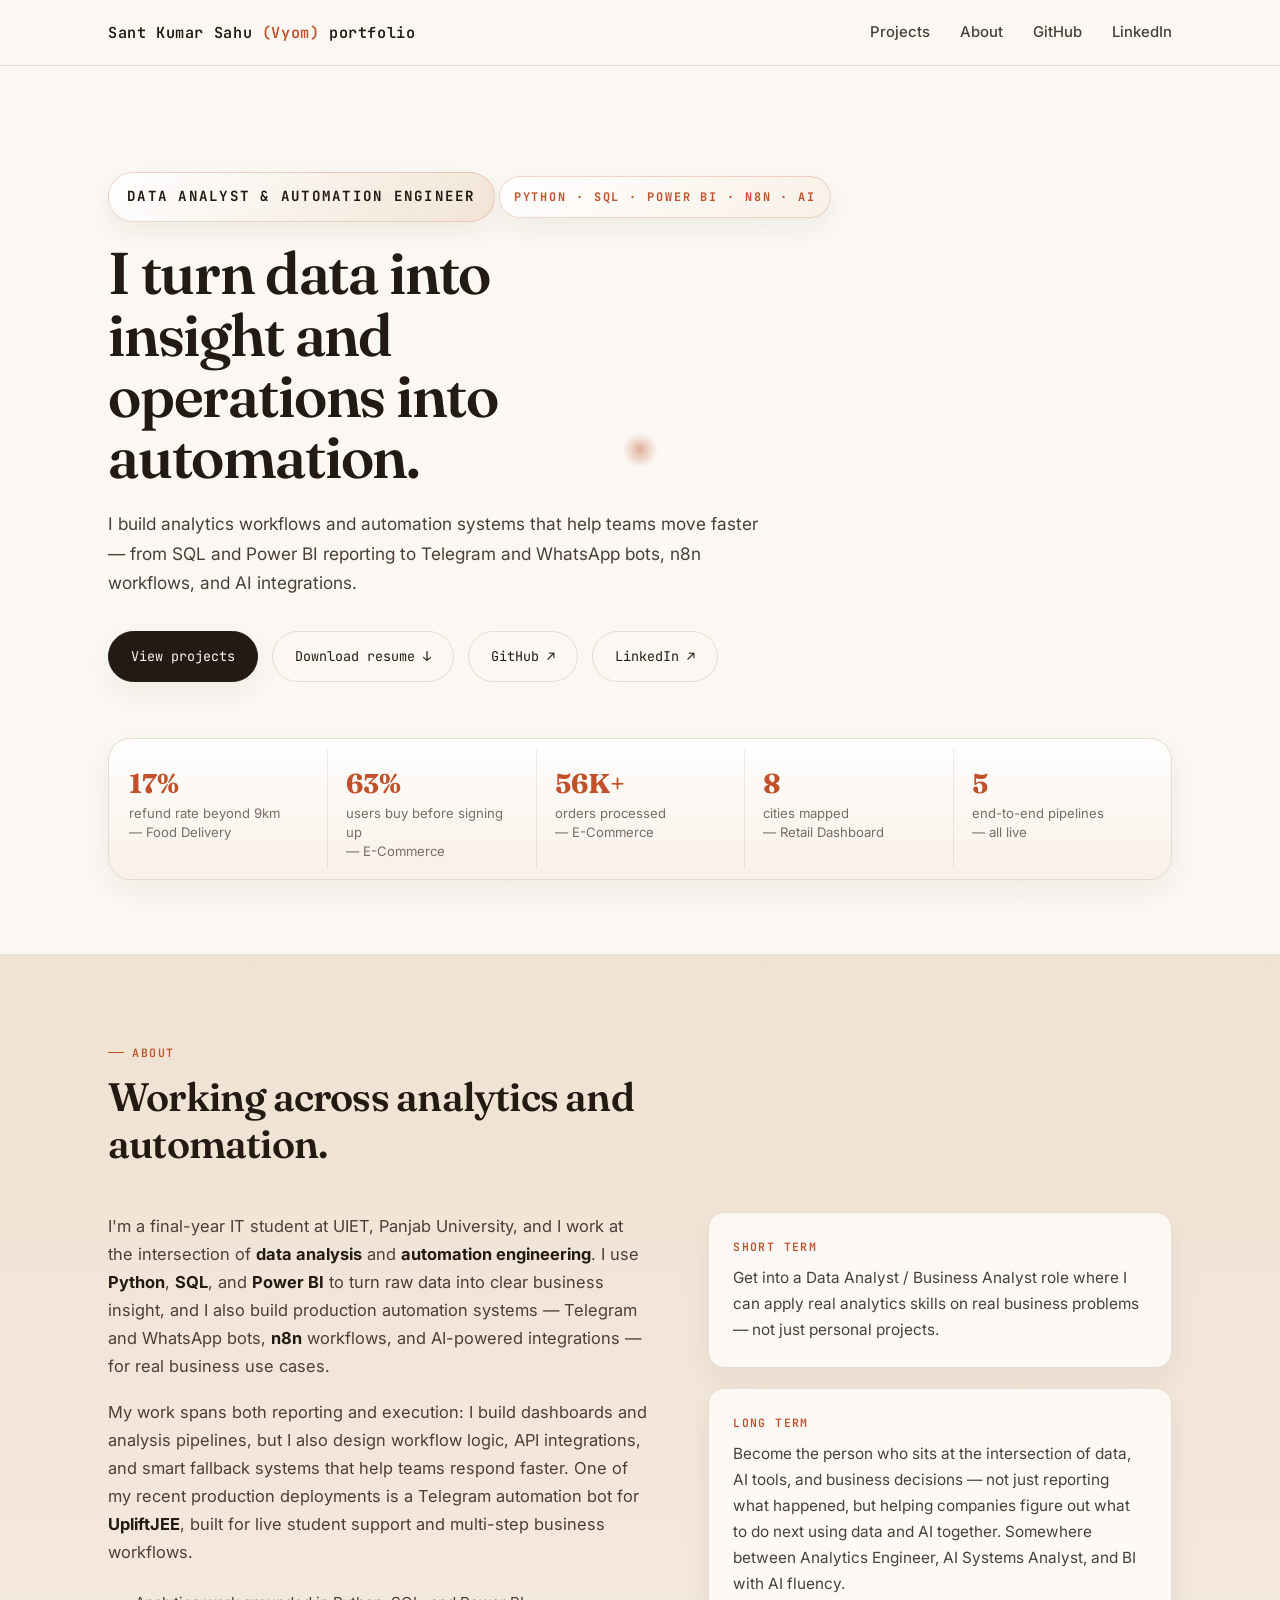
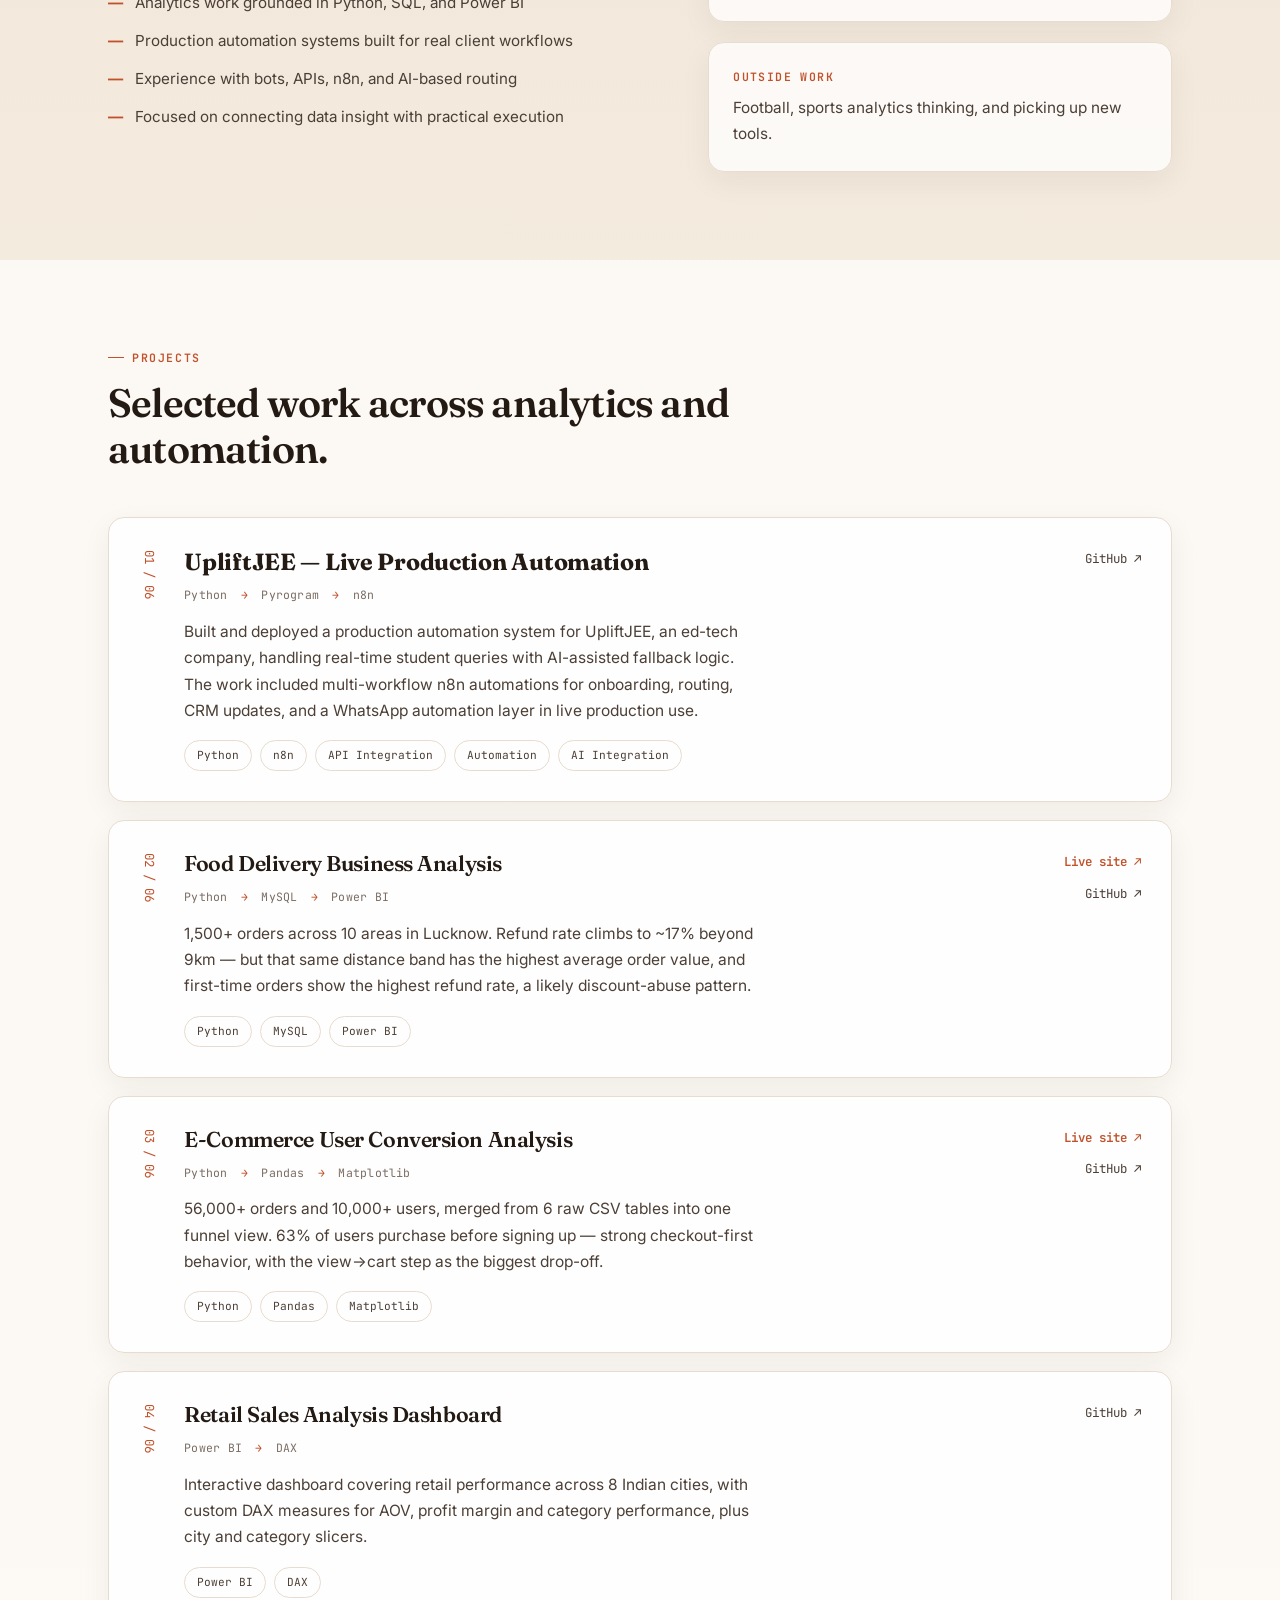
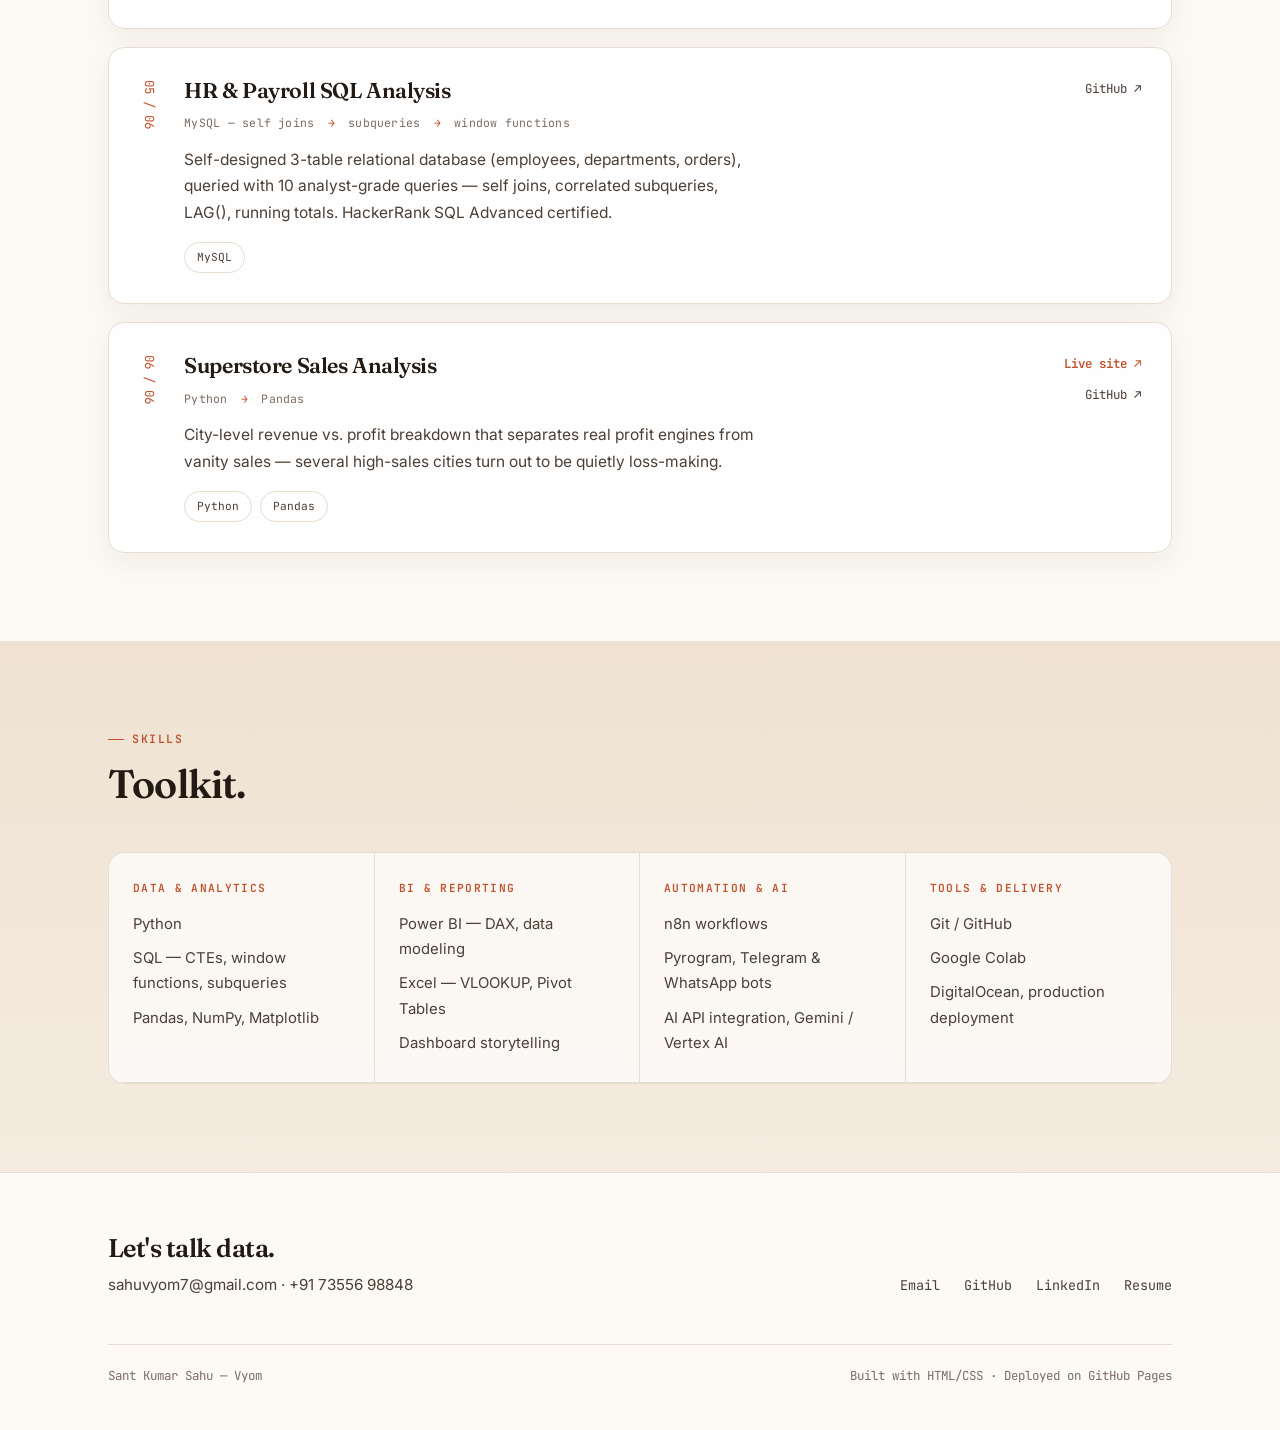
==== commit 631e5ac6: "Added automation project + updated positioning" ====
--- a/index.html
+++ b/index.html
@@ -3,190 +3,282 @@
 <head>
 <meta charset="UTF-8">
 <meta name="viewport" content="width=device-width, initial-scale=1.0">
-<title>Sant Kumar Sahu — Data Analyst</title>
-<meta name="description" content="Data analyst portfolio — Python, SQL and Power BI pipelines that turn raw operational data into decisions.">
+<title>Vyom | Data Analyst & Automation Engineer</title>
+<meta name="description" content="Data analyst and automation engineer portfolio — Python, SQL, Power BI, n8n, Telegram/WhatsApp bots, and AI integrations built for real business workflows.">
 <link rel="preconnect" href="https://fonts.googleapis.com">
 <link rel="preconnect" href="https://fonts.gstatic.com" crossorigin>
 <link href="https://fonts.googleapis.com/css2?family=Fraunces:ital,opsz,wght@0,9..144,300;0,9..144,500;0,9..144,600;1,9..144,500&family=Inter:wght@400;500;600&family=JetBrains+Mono:wght@400;500&display=swap" rel="stylesheet">
 <style>
   :root{
     --cream:#FBF7F2;
-    --cream-deep:#F1E9DE;
+    --cream-strong:#F6EEE3;
+    --cream-deep:#EFE2D2;
     --ink:#241A14;
-    --ink-soft:#241A14b3;
-    --ink-faint:#241A1466;
+    --ink-soft:#4B3F36;
+    --ink-faint:#7A6D63;
     --terracotta:#C0512A;
-    --terracotta-soft:#C0512A1a;
-    --line:#241A1420;
-    --radius:14px;
+    --line:#E7DCCF;
+    --radius:16px;
+    --shadow:0 10px 30px rgba(36,26,20,0.06);
+    --shadow-strong:0 18px 44px rgba(36,26,20,0.09);
   }
   *{box-sizing:border-box; margin:0; padding:0;}
   html{scroll-behavior:smooth;}
   body{
-    background:var(--cream);
+    background:linear-gradient(180deg, var(--cream) 0%, #fdf9f4 100%);
     color:var(--ink);
     font-family:'Inter', sans-serif;
-    line-height:1.55;
+    font-size:16px;
+    line-height:1.7;
     -webkit-font-smoothing:antialiased;
-  }
-  h1,h2,h3{font-family:'Fraunces', serif; font-weight:600; letter-spacing:-0.01em;}
+    overflow-x:hidden;
+  }
+  h1,h2,h3{font-family:'Fraunces', serif; font-weight:600; letter-spacing:-0.02em;}
+  p{margin:0;}
   a{color:inherit; text-decoration:none;}
   .mono{font-family:'JetBrains Mono', monospace;}
   .eyebrow{
     font-family:'JetBrains Mono', monospace;
     font-size:0.72rem;
-    letter-spacing:0.12em;
+    letter-spacing:0.14em;
     text-transform:uppercase;
     color:var(--terracotta);
     display:flex; align-items:center; gap:8px;
+    font-weight:600;
+  }
+  .hero-subline{
+    font-family:'JetBrains Mono', monospace;
+    font-size:0.8rem;
+    letter-spacing:0.12em;
+    text-transform:uppercase;
+    color:var(--ink-soft);
+    margin:8px 0 24px;
+    font-weight:600;
   }
   .eyebrow::before{content:''; width:16px; height:1px; background:var(--terracotta);}
   .wrap{max-width:1120px; margin:0 auto; padding:0 28px;}
   :focus-visible{outline:2px solid var(--terracotta); outline-offset:3px;}
+  section[id]{scroll-margin-top:92px;}
 
   /* NAV */
   header.nav{
     position:sticky; top:0; z-index:50;
-    background:var(--cream)ee;
-    backdrop-filter:blur(8px);
+    background:rgba(251,247,242,0.92);
+    backdrop-filter:blur(10px);
     border-bottom:1px solid var(--line);
   }
   .nav-inner{
     max-width:1120px; margin:0 auto; padding:18px 28px;
     display:flex; align-items:center; justify-content:space-between;
   }
-  .brand{font-family:'JetBrains Mono', monospace; font-weight:500; font-size:0.95rem;}
+  .brand{font-family:'JetBrains Mono', monospace; font-weight:600; font-size:0.95rem; letter-spacing:0.04em;}
   .brand span{color:var(--terracotta);}
-  .nav-links{display:flex; gap:32px; font-size:0.92rem; font-weight:500;}
-  .nav-links a{position:relative; padding:2px 0;}
+  .nav-links{display:flex; gap:30px; font-size:0.93rem; font-weight:500; color:var(--ink-soft);}
+  .nav-links a{position:relative; padding:2px 0; transition:color .2s ease;}
+  .nav-links a:hover{color:var(--ink);}
   .nav-links a::after{
-    content:''; position:absolute; left:0; bottom:-2px; width:0; height:1px;
+    content:''; position:absolute; left:0; bottom:-2px; width:0; height:1.5px;
     background:var(--terracotta); transition:width .25s ease;
   }
   .nav-links a:hover::after{width:100%;}
   .nav-toggle{display:none; flex-direction:column; gap:5px; background:none; border:none; cursor:pointer; padding:8px;}
-  .nav-toggle span{width:22px; height:2px; background:var(--ink);}
+  .nav-toggle span{width:22px; height:2px; background:var(--ink); border-radius:999px;}
   .nav-mobile{display:none;}
 
   /* HERO */
-  .hero{padding:96px 0 64px; border-bottom:1px solid var(--line);}
-  .hero .eyebrow{margin-bottom:22px;}
+  .hero{padding:100px 0 74px; border-bottom:1px solid var(--line);}
+  .hero .eyebrow{margin-bottom:12px;}
   .hero h1{
-    font-size:clamp(2.4rem, 5.2vw, 4.1rem);
-    line-height:1.05;
-    max-width:16ch;
-    margin-bottom:24px;
+    font-size:clamp(2.45rem, 4.6vw, 4.05rem);
+    line-height:1.04;
+    max-width:11ch;
+    margin-bottom:22px;
+  }
+  .hero .eyebrow,
+  .hero .hero-subline{
+    display:inline-flex;
+    align-items:center;
+    gap:8px;
+    padding:10px 14px;
+    border:1px solid rgba(192,81,42,0.22);
+    border-radius:999px;
+    background:linear-gradient(135deg, rgba(255,255,255,0.9), rgba(246,238,227,0.8));
+    box-shadow:0 10px 24px rgba(36,26,20,0.06);
+    width:fit-content;
+    transform:translateY(0);
+  }
+  .hero .eyebrow{
+    font-size:0.88rem;
+    letter-spacing:0.16em;
+    padding:12px 18px;
+    font-weight:700;
+    color:var(--ink);
+    background:linear-gradient(135deg, rgba(255,255,255,0.95), rgba(239,226,210,0.9));
+  }
+  .hero .eyebrow::before{display:none;}
+  .hero .hero-subline{
+    margin:10px 0 24px;
+    font-size:0.74rem;
+    letter-spacing:0.16em;
+    color:var(--terracotta);
+    font-weight:700;
   }
   .hero h1 em{font-style:italic; color:var(--terracotta); font-weight:500;}
   .hero p.lede{
-    font-size:1.15rem; color:var(--ink-soft); max-width:56ch; margin-bottom:36px;
-  }
-  .hero p.lede .stat{color:var(--terracotta); font-weight:600;}
-  .hero-ctas{display:flex; flex-wrap:wrap; gap:14px; margin-bottom:64px;}
+    font-size:1.08rem; color:var(--ink-soft); max-width:60ch; margin-bottom:34px;
+  }
+  .hero p.lede .stat{color:var(--terracotta); font-weight:700;}
+  .hero-ctas{display:flex; flex-wrap:wrap; gap:14px; margin-bottom:56px;}
   .btn{
-    font-family:'JetBrains Mono', monospace; font-size:0.85rem;
-    padding:13px 22px; border-radius:8px; border:1px solid var(--ink);
+    font-family:'JetBrains Mono', monospace; font-size:0.84rem;
+    padding:13px 22px; border-radius:999px; border:1px solid var(--ink);
     display:inline-flex; align-items:center; gap:8px;
     transition:all .2s ease;
   }
-  .btn-primary{background:var(--ink); color:var(--cream);}
-  .btn-primary:hover{background:var(--terracotta); border-color:var(--terracotta);}
+  .btn-primary{background:var(--ink); color:var(--cream); box-shadow:var(--shadow);}
+  .btn-primary:hover{background:var(--terracotta); border-color:var(--terracotta); transform:translateY(-1px);}
   .btn-ghost{background:transparent; border-color:var(--line); color:var(--ink);}
-  .btn-ghost:hover{border-color:var(--ink);}
+  .btn-ghost:hover{border-color:var(--ink); transform:translateY(-1px);}
 
   .stat-strip{
     display:grid; grid-template-columns:repeat(5, 1fr); gap:0;
-    border-top:1px solid var(--line);
+    padding:10px;
+    border:1px solid var(--line);
+    border-radius:22px;
+    background:linear-gradient(180deg, rgba(255,255,255,0.86), rgba(246,238,227,0.72));
+    box-shadow:var(--shadow);
   }
   .stat-item{
-    padding:22px 20px 0 0; border-left:1px solid var(--line); padding-left:20px;
-  }
-  .stat-item:first-child{border-left:none; padding-left:0;}
-  .stat-num{font-family:'Fraunces', serif; font-size:1.7rem; color:var(--terracotta); font-weight:600;}
-  .stat-label{font-size:0.78rem; color:var(--ink-faint); margin-top:4px; line-height:1.4;}
+    padding:20px 18px 8px;
+    border-left:1px solid rgba(36,26,20,0.08);
+  }
+  .stat-item:first-child{border-left:none; padding-left:10px;}
+  .stat-item:last-child{padding-right:10px;}
+  .stat-num{font-family:'Fraunces', serif; font-size:1.7rem; color:var(--terracotta); font-weight:700; line-height:1.05;}
+  .stat-label{font-size:0.82rem; color:var(--ink-faint); margin-top:6px; line-height:1.45;}
 
   /* SECTION generic */
   section{padding:88px 0;}
-  section.alt{background:var(--cream-deep);}
-  .section-head{margin-bottom:52px;}
-  .section-head h2{font-size:clamp(1.8rem,3.2vw,2.6rem); margin-top:14px;}
+  section.alt{background:linear-gradient(180deg, var(--cream-deep) 0%, rgba(239,226,210,0.6) 100%);}
+  .section-head{margin-bottom:44px; max-width:700px;}
+  .section-head h2{font-size:clamp(1.8rem,3.1vw,2.55rem); margin-top:12px; line-height:1.18;}
 
   /* ABOUT */
-  .about-grid{display:grid; grid-template-columns:1.1fr 0.9fr; gap:64px; align-items:start;}
-  .about-body p{color:var(--ink-soft); margin-bottom:18px; font-size:1.02rem;}
-  .about-body strong{color:var(--ink); font-weight:600;}
-  .goals{display:flex; flex-direction:column; gap:22px;}
+  .about-grid{display:grid; grid-template-columns:1.08fr 0.92fr; gap:56px; align-items:start;}
+  .about-body p{color:var(--ink-soft); margin-bottom:18px; font-size:1.03rem;}
+  .about-body strong{color:var(--ink); font-weight:700;}
+  .goals{display:flex; flex-direction:column; gap:20px;}
   .goal-card{
-    background:var(--cream); border:1px solid var(--line); border-radius:var(--radius);
-    padding:22px 24px;
-  }
-  .goal-card .mono{font-size:0.7rem; letter-spacing:0.1em; text-transform:uppercase; color:var(--terracotta); display:block; margin-bottom:8px;}
-  .goal-card p{font-size:0.95rem; color:var(--ink-soft);}
-  .diff-list{list-style:none; margin-top:26px; display:flex; flex-direction:column; gap:12px;}
+    background:rgba(255,255,255,0.75); border:1px solid var(--line); border-radius:var(--radius);
+    padding:24px 24px; box-shadow:var(--shadow);
+  }
+  .goal-card .mono{font-size:0.72rem; letter-spacing:0.12em; text-transform:uppercase; color:var(--terracotta); display:block; margin-bottom:8px; font-weight:600;}
+  .goal-card p{font-size:0.96rem; color:var(--ink-soft);}
+  .diff-list{list-style:none; margin-top:24px; display:flex; flex-direction:column; gap:12px;}
   .diff-list li{
     display:flex; gap:12px; font-size:0.95rem; color:var(--ink-soft); align-items:flex-start;
   }
-  .diff-list li::before{content:'—'; color:var(--terracotta); flex-shrink:0;}
+  .diff-list li::before{content:'—'; color:var(--terracotta); flex-shrink:0; font-weight:700;}
 
   /* PROJECTS */
   .project-grid{display:flex; flex-direction:column; gap:18px;}
   .project-card{
     border:1px solid var(--line); border-radius:var(--radius);
-    background:var(--cream);
-    padding:32px;
-    display:grid; grid-template-columns:auto 1fr auto; gap:28px; align-items:center;
-    cursor:pointer; transition:border-color .2s ease, transform .2s ease;
-  }
-  .project-card:hover{border-color:var(--terracotta); transform:translateY(-2px);}
-  .project-card.featured{background:var(--ink); color:var(--cream); border-color:var(--ink);}
-  .project-card.featured .pipeline-route,
-  .project-card.featured .proj-finding,
-  .project-card.featured .chip{color:var(--cream)cc;}
-  .project-card.featured .chip{border-color:var(--cream)33;}
-  .proj-index{font-family:'JetBrains Mono', monospace; font-size:0.78rem; color:var(--terracotta); writing-mode:vertical-rl; text-orientation:mixed;}
-  .proj-main h3{font-size:1.4rem; margin-bottom:10px;}
+    background:rgba(255,255,255,0.9);
+    padding:30px;
+    display:grid; grid-template-columns:auto 1fr auto; gap:24px; align-items:start;
+    cursor:pointer; box-shadow:var(--shadow);
+    opacity:0; transform:translateY(20px);
+    min-height:220px;
+    transition:border-color .2s ease, transform .2s ease, box-shadow .2s ease, opacity .6s ease;
+  }
+  .project-card.is-visible{opacity:1; transform:translateY(0);}
+  .project-card:hover,
+  .project-card.is-active{border-color:var(--ink); transform:translateY(-3px); box-shadow:var(--shadow-strong); background:var(--ink); color:var(--cream);}
+  .project-card:hover .pipeline-route,
+  .project-card:hover .proj-finding,
+  .project-card:hover .chip,
+  .project-card.is-active .pipeline-route,
+  .project-card.is-active .proj-finding,
+  .project-card.is-active .chip{color:rgba(251,247,242,0.9);}
+  .project-card:hover .chip,
+  .project-card.is-active .chip{border-color:rgba(251,247,242,0.28);} 
+  .proj-index{font-family:'JetBrains Mono', monospace; font-size:0.78rem; color:var(--terracotta); writing-mode:vertical-rl; text-orientation:mixed; padding-top:2px;}
+  .proj-main h3{font-size:1.34rem; margin-bottom:10px; line-height:1.2;}
+  .proj-main h3.uplift-title{font-family:'Fraunces', serif; font-size:1.46rem; font-weight:700; line-height:1.16; letter-spacing:-0.012em; color:inherit;}
   .pipeline-route{font-family:'JetBrains Mono', monospace; font-size:0.72rem; color:var(--ink-faint); margin-bottom:14px; letter-spacing:0.02em;}
-  .project-card.featured .pipeline-route{color:#FBF7F299;}
   .pipeline-route .arrow{color:var(--terracotta); margin:0 6px;}
-  .proj-finding{font-size:0.98rem; color:var(--ink-soft); max-width:56ch; margin-bottom:16px;}
+  .proj-finding{font-size:0.97rem; color:var(--ink-soft); max-width:58ch; margin-bottom:16px;}
   .chip-row{display:flex; flex-wrap:wrap; gap:8px;}
   .chip{
     font-family:'JetBrains Mono', monospace; font-size:0.7rem;
-    border:1px solid var(--line); border-radius:100px; padding:5px 12px; color:var(--ink-soft);
-  }
-  .proj-links{display:flex; flex-direction:column; gap:10px; align-items:flex-end;}
-  .proj-link{font-family:'JetBrains Mono', monospace; font-size:0.78rem; display:flex; align-items:center; gap:6px; white-space:nowrap;}
-  .proj-link.live{color:var(--terracotta); font-weight:500;}
-  .project-card.featured .proj-link:not(.live){color:var(--cream);}
+    border:1px solid var(--line); border-radius:999px; padding:5px 12px; color:var(--ink-soft);
+  }
+  .proj-links{display:flex; flex-direction:column; gap:10px; align-items:flex-end; min-width:90px;}
+  .proj-link{font-family:'JetBrains Mono', monospace; font-size:0.78rem; display:flex; align-items:center; gap:6px; white-space:nowrap; color:var(--ink-soft);}
+  .proj-link.live{color:var(--terracotta); font-weight:600;}
+  .project-card:hover .proj-link:not(.live),
+  .project-card.is-active .proj-link:not(.live){color:var(--cream);} 
+  .project-card:hover .proj-link.live,
+  .project-card.is-active .proj-link.live{color:var(--cream);}
 
   /* SKILLS */
-  .skills-grid{display:grid; grid-template-columns:repeat(4,1fr); gap:0; border-top:1px solid var(--line); border-left:1px solid var(--line);}
+  .skills-grid{display:grid; grid-template-columns:repeat(4,1fr); gap:0; border:1px solid var(--line); border-radius:var(--radius); overflow:hidden; background:rgba(255,255,255,0.7);}
   .skill-col{border-right:1px solid var(--line); border-bottom:1px solid var(--line); padding:26px 24px;}
-  .skill-col .mono{font-size:0.7rem; letter-spacing:0.1em; text-transform:uppercase; color:var(--terracotta); display:block; margin-bottom:14px;}
+  .skill-col:nth-child(4n){border-right:none;}
+  .skill-col:nth-child(n+5){border-bottom:none;}
+  .skill-col .mono{font-size:0.7rem; letter-spacing:0.12em; text-transform:uppercase; color:var(--terracotta); display:block; margin-bottom:14px; font-weight:600;}
   .skill-col ul{list-style:none; display:flex; flex-direction:column; gap:9px;}
-  .skill-col li{font-size:0.92rem; color:var(--ink-soft);}
+  .skill-col li{font-size:0.93rem; color:var(--ink-soft);}
 
   /* FOOTER */
-  footer{border-top:1px solid var(--line); padding:56px 0 40px;}
+  footer{border-top:1px solid var(--line); padding:60px 0 44px;}
   .footer-inner{display:flex; justify-content:space-between; align-items:flex-end; flex-wrap:wrap; gap:24px;}
-  footer h3{font-size:1.6rem; margin-bottom:8px;}
+  footer h3{font-size:1.6rem; margin-bottom:8px; line-height:1.2;}
   footer .foot-sub{color:var(--ink-soft); font-size:0.95rem;}
-  .foot-links{display:flex; gap:24px; font-family:'JetBrains Mono', monospace; font-size:0.85rem;}
-  .foot-links a{border-bottom:1px solid transparent;}
+  .foot-links{display:flex; gap:24px; font-family:'JetBrains Mono', monospace; font-size:0.84rem;}
+  .foot-links a{border-bottom:1px solid transparent; color:var(--ink-soft); transition:color .2s ease, border-color .2s ease;}
   .foot-links a:hover{border-color:var(--terracotta); color:var(--terracotta);}
-  .foot-bottom{margin-top:48px; padding-top:20px; border-top:1px solid var(--line); font-size:0.78rem; color:var(--ink-faint); font-family:'JetBrains Mono', monospace; display:flex; justify-content:space-between; flex-wrap:wrap; gap:10px;}
-
-  @media (max-width:860px){
-    .stat-strip{grid-template-columns:repeat(2,1fr); row-gap:22px;}
-    .stat-item{border-left:none; border-top:1px solid var(--line); padding-top:16px; padding-left:0;}
+  .foot-bottom{margin-top:46px; padding-top:20px; border-top:1px solid var(--line); font-size:0.78rem; color:var(--ink-faint); font-family:'JetBrains Mono', monospace; display:flex; justify-content:space-between; flex-wrap:wrap; gap:10px;}
+
+  body.cursor-enabled{cursor:auto;}
+  .cursor-glow{
+    position:fixed;
+    left:0;
+    top:0;
+    width:34px;
+    height:34px;
+    border-radius:50%;
+    pointer-events:none;
+    z-index:9999;
+    transform:translate(-50%, -50%) scale(1);
+    opacity:1;
+    background:radial-gradient(circle, rgba(192,81,42,0.46) 0%, rgba(192,81,42,0.28) 26%, rgba(192,81,42,0.12) 50%, rgba(192,81,42,0) 74%);
+    filter:blur(1px);
+    transition:width .14s ease, height .14s ease, opacity .14s ease;
+  }
+  .cursor-glow.is-hovering{
+    width:48px;
+    height:48px;
+    opacity:1;
+    background:radial-gradient(circle, rgba(192,81,42,0.58) 0%, rgba(192,81,42,0.34) 24%, rgba(192,81,42,0.16) 48%, rgba(192,81,42,0) 78%);
+  }
+
+  @media (max-width:900px){
+    .about-grid{grid-template-columns:1fr; gap:36px;}
+    .skills-grid{grid-template-columns:repeat(2,1fr);}
+    .skill-col:nth-child(2n){border-right:none;}
+    .stat-strip{grid-template-columns:repeat(2,1fr); row-gap:8px;}
+    .stat-item{border-left:none; border-top:1px solid rgba(36,26,20,0.08); padding-top:16px; padding-left:0;}
     .stat-item:nth-child(odd){padding-right:16px;}
-    .about-grid{grid-template-columns:1fr;}
-    .skills-grid{grid-template-columns:repeat(2,1fr);}
-    .project-card{grid-template-columns:1fr; text-align:left;}
-    .proj-index{writing-mode:horizontal-tb; margin-bottom:-8px;}
-    .proj-links{align-items:flex-start; flex-direction:row; flex-wrap:wrap;}
+    .stat-item:nth-child(-n+2){border-top:none;}
+    .project-card{grid-template-columns:1fr; text-align:left; padding:24px; min-height:auto;}
+    .proj-index{writing-mode:horizontal-tb; margin-bottom:6px;}
+    .proj-links{align-items:flex-start; flex-direction:row; flex-wrap:wrap; margin-top:4px; min-width:0; gap:12px;}
   }
   @media (max-width:640px){
+    .wrap{padding:0 18px;}
+    .nav-inner{padding:16px 18px;}
     .nav-links{display:none;}
     .nav-toggle{display:flex;}
     .nav-mobile.open{display:flex;}
@@ -195,9 +287,18 @@
       border-top:1px solid var(--line); background:var(--cream);
     }
     .nav-mobile a{padding:16px 28px; border-bottom:1px solid var(--line); font-size:0.95rem; font-weight:500;}
+    .hero{padding:70px 0 54px;}
+    .hero-ctas{flex-direction:column; align-items:stretch;}
+    .btn{justify-content:center;}
+    .stat-strip{grid-template-columns:1fr 1fr; padding:8px;}
+    section{padding:68px 0;}
+    .section-head{margin-bottom:30px;}
     .skills-grid{grid-template-columns:1fr;}
-    .hero{padding:64px 0 48px;}
-    section{padding:64px 0;}
+    .skill-col{border-right:none; border-bottom:1px solid var(--line);}
+    .skill-col:last-child{border-bottom:none;}
+    .project-card{padding:22px;}
+    .footer-inner{align-items:flex-start;}
+    .foot-links{width:100%; flex-wrap:wrap; gap:14px 20px;}
   }
   @media (prefers-reduced-motion:reduce){
     html{scroll-behavior:auto;}
@@ -209,7 +310,7 @@
 
 <header class="nav">
   <div class="nav-inner">
-    <a href="#top" class="brand">vyomvy<span>.</span>portfolio</a>
+    <a href="#top" class="brand">Sant Kumar Sahu <span>(Vyom)</span> portfolio</a>
     <nav class="nav-links">
       <a href="#projects">Projects</a>
       <a href="#about">About</a>
@@ -233,14 +334,15 @@
   <!-- HERO -->
   <section class="hero">
     <div class="wrap">
-      <p class="eyebrow">Data Analyst · B.E. Information Technology, Final Year · UIET Panjab University '27</p>
-      <h1>I turn raw operational data into <em>decisions</em>.</h1>
+      <p class="eyebrow">Data Analyst &amp; Automation Engineer</p>
+      <p class="hero-subline">Python · SQL · Power BI · n8n · AI</p>
+      <h1>I turn data into insight and operations into automation.</h1>
       <p class="lede">
-        Five real pipelines, five live sites you can click into right now — not toy datasets. In the food delivery analysis alone, I traced a <span class="stat">17% refund spike</span> to a single distance band, and it turned out to be the same band with the highest order value.
+        I build analytics workflows and automation systems that help teams move faster — from SQL and Power BI reporting to Telegram and WhatsApp bots, n8n workflows, and AI integrations.
       </p>
       <div class="hero-ctas">
         <a href="#projects" class="btn btn-primary">View projects</a>
-        <a href="https://vyomvy.github.io/Sant_Kumar_Sahu_Resume.pdf" class="btn btn-ghost" target="_blank" rel="noopener">Download resume ↓</a>
+        <a href="./SANT%20KUMAR%20SAHU%20Resume.pdf" class="btn btn-ghost" target="_blank" rel="noopener">Download resume ↓</a>
         <a href="https://github.com/vyomvy" class="btn btn-ghost" target="_blank" rel="noopener">GitHub ↗</a>
         <a href="https://www.linkedin.com/in/sant-sahu-738063319/" class="btn btn-ghost" target="_blank" rel="noopener">LinkedIn ↗</a>
       </div>
@@ -275,18 +377,18 @@
     <div class="wrap">
       <div class="section-head">
         <p class="eyebrow">About</p>
-        <h2>Working across the full analytics stack.</h2>
+        <h2>Working across analytics and automation.</h2>
       </div>
       <div class="about-grid">
         <div class="about-body">
-          <p>I'm a final-year IT student at UIET, Panjab University, and I work across the full analytics stack — <strong>Python</strong> for cleaning, <strong>SQL</strong> for asking the hard business questions, <strong>Power BI</strong> for telling the story. I don't just know the tools — I've used them to find real insights on real data, with live projects anyone can check right now.</p>
-          <p>I'm also genuinely interested in where AI and data intersect — not just analyzing data, but building AI-assisted workflows that make analysis faster and smarter. Right now I'm building end-to-end analytics pipelines and I've deployed a Telegram automation bot for a real ed-tech business, <strong>UpliftJEE</strong>, that's live in production. Alongside that, I'm exploring agentic AI and automation tools.</p>
+          <p>I'm a final-year IT student at UIET, Panjab University, and I work at the intersection of <strong>data analysis</strong> and <strong>automation engineering</strong>. I use <strong>Python</strong>, <strong>SQL</strong>, and <strong>Power BI</strong> to turn raw data into clear business insight, and I also build production automation systems — Telegram and WhatsApp bots, <strong>n8n</strong> workflows, and AI-powered integrations — for real business use cases.</p>
+          <p>My work spans both reporting and execution: I build dashboards and analysis pipelines, but I also design workflow logic, API integrations, and smart fallback systems that help teams respond faster. One of my recent production deployments is a Telegram automation bot for <strong>UpliftJEE</strong>, built for live student support and multi-step business workflows.</p>
 
           <ul class="diff-list">
-            <li>5 projects with live deployed links — not just GitHub code</li>
-            <li>One production tool currently running: a Telegram bot for UpliftJEE</li>
-            <li>Full pipeline experience: Python → SQL → Power BI, each tool doing one job</li>
-            <li>Thinking about AI and data together, not just traditional analytics</li>
+            <li>Analytics work grounded in Python, SQL, and Power BI</li>
+            <li>Production automation systems built for real client workflows</li>
+            <li>Experience with bots, APIs, n8n, and AI-based routing</li>
+            <li>Focused on connecting data insight with practical execution</li>
           </ul>
         </div>
         <div class="goals">
@@ -312,13 +414,26 @@
     <div class="wrap">
       <div class="section-head">
         <p class="eyebrow">Projects</p>
-        <h2>Five pipelines, five live sites.</h2>
+        <h2>Selected work across analytics and automation.</h2>
       </div>
 
       <div class="project-grid">
 
+        <a class="project-card" href="https://github.com/vyomvy/upliftjee-telegram-automation" target="_blank" rel="noopener">
+          <span class="proj-index mono">01 / 06</span>
+          <div class="proj-main">
+            <h3 class="uplift-title">UpliftJEE — Live Production Automation</h3>
+            <p class="pipeline-route">Python <span class="arrow">→</span> Pyrogram <span class="arrow">→</span> n8n</p>
+            <p class="proj-finding">Built and deployed a production automation system for UpliftJEE, an ed-tech company, handling real-time student queries with AI-assisted fallback logic. The work included multi-workflow n8n automations for onboarding, routing, CRM updates, and a WhatsApp automation layer in live production use.</p>
+            <div class="chip-row"><span class="chip">Python</span><span class="chip">n8n</span><span class="chip">API Integration</span><span class="chip">Automation</span><span class="chip">AI Integration</span></div>
+          </div>
+          <div class="proj-links">
+            <span class="proj-link">GitHub ↗</span>
+          </div>
+        </a>
+
         <a class="project-card featured" href="https://vyomvy.github.io/food-delivery-business-analysis/" target="_blank" rel="noopener">
-          <span class="proj-index mono">01 / 05</span>
+          <span class="proj-index mono">02 / 06</span>
           <div class="proj-main">
             <h3>Food Delivery Business Analysis</h3>
             <p class="pipeline-route">Python <span class="arrow">→</span> MySQL <span class="arrow">→</span> Power BI</p>
@@ -332,7 +447,7 @@
         </a>
 
         <a class="project-card" href="https://vyomvy.github.io/ecommerce-user-conversion-analysis/" target="_blank" rel="noopener">
-          <span class="proj-index mono">02 / 05</span>
+          <span class="proj-index mono">03 / 06</span>
           <div class="proj-main">
             <h3>E-Commerce User Conversion Analysis</h3>
             <p class="pipeline-route">Python <span class="arrow">→</span> Pandas <span class="arrow">→</span> Matplotlib</p>
@@ -346,7 +461,7 @@
         </a>
 
         <a class="project-card" href="https://github.com/vyomvy/Retail-Sales-Analysis-Dashboard-Power-BI" target="_blank" rel="noopener">
-          <span class="proj-index mono">03 / 05</span>
+          <span class="proj-index mono">04 / 06</span>
           <div class="proj-main">
             <h3>Retail Sales Analysis Dashboard</h3>
             <p class="pipeline-route">Power BI <span class="arrow">→</span> DAX</p>
@@ -359,7 +474,7 @@
         </a>
 
         <a class="project-card" href="https://github.com/vyomvy/hr-payroll-sql-analysis" target="_blank" rel="noopener">
-          <span class="proj-index mono">04 / 05</span>
+          <span class="proj-index mono">05 / 06</span>
           <div class="proj-main">
             <h3>HR & Payroll SQL Analysis</h3>
             <p class="pipeline-route">MySQL — self joins <span class="arrow">→</span> subqueries <span class="arrow">→</span> window functions</p>
@@ -372,7 +487,7 @@
         </a>
 
         <a class="project-card" href="https://vyomvy.github.io/superstore-analysis/" target="_blank" rel="noopener">
-          <span class="proj-index mono">05 / 05</span>
+          <span class="proj-index mono">06 / 06</span>
           <div class="proj-main">
             <h3>Superstore Sales Analysis</h3>
             <p class="pipeline-route">Python <span class="arrow">→</span> Pandas</p>
@@ -398,34 +513,35 @@
       </div>
       <div class="skills-grid">
         <div class="skill-col">
-          <span class="mono">Languages & Querying</span>
+          <span class="mono">Data & Analytics</span>
           <ul>
             <li>Python</li>
             <li>SQL — CTEs, window functions, subqueries</li>
-            <li>MySQL Workbench</li>
+            <li>Pandas, NumPy, Matplotlib</li>
           </ul>
         </div>
         <div class="skill-col">
-          <span class="mono">Libraries</span>
-          <ul>
-            <li>Pandas</li>
-            <li>NumPy</li>
-            <li>Matplotlib</li>
-          </ul>
-        </div>
-        <div class="skill-col">
-          <span class="mono">BI & Visualization</span>
+          <span class="mono">BI & Reporting</span>
           <ul>
             <li>Power BI — DAX, data modeling</li>
             <li>Excel — VLOOKUP, Pivot Tables</li>
+            <li>Dashboard storytelling</li>
           </ul>
         </div>
         <div class="skill-col">
-          <span class="mono">Tools & Currently Learning</span>
+          <span class="mono">Automation & AI</span>
           <ul>
-            <li>Google Colab, Git / GitHub</li>
-            <li>n8n (exploring)</li>
-            <li>Statistics, Agentic AI, Prompt Engineering</li>
+            <li>n8n workflows</li>
+            <li>Pyrogram, Telegram & WhatsApp bots</li>
+            <li>AI API integration, Gemini / Vertex AI</li>
+          </ul>
+        </div>
+        <div class="skill-col">
+          <span class="mono">Tools & Delivery</span>
+          <ul>
+            <li>Git / GitHub</li>
+            <li>Google Colab</li>
+            <li>DigitalOcean, production deployment</li>
           </ul>
         </div>
       </div>
@@ -445,7 +561,7 @@
         <a href="mailto:sahuvyom7@gmail.com">Email</a>
         <a href="https://github.com/vyomvy" target="_blank" rel="noopener">GitHub</a>
         <a href="https://www.linkedin.com/in/sant-sahu-738063319/" target="_blank" rel="noopener">LinkedIn</a>
-        <a href="https://vyomvy.github.io/Sant_Kumar_Sahu_Resume.pdf" target="_blank" rel="noopener">Resume</a>
+        <a href="./SANT%20KUMAR%20SAHU%20Resume.pdf" target="_blank" rel="noopener">Resume</a>
       </div>
     </div>
     <div class="foot-bottom">
@@ -466,6 +582,71 @@
     navMobile.classList.remove('open');
     navToggle.setAttribute('aria-expanded', 'false');
   }));
+
+  const projectCards = document.querySelectorAll('.project-card');
+  if ('IntersectionObserver' in window) {
+    const revealObserver = new IntersectionObserver((entries) => {
+      entries.forEach((entry) => {
+        if (entry.isIntersecting) {
+          entry.target.classList.add('is-visible');
+          revealObserver.unobserve(entry.target);
+        }
+      });
+    }, { threshold: 0.15 });
+
+    projectCards.forEach((card) => revealObserver.observe(card));
+  } else {
+    projectCards.forEach((card) => card.classList.add('is-visible'));
+  }
+
+  projectCards.forEach((card) => {
+    card.addEventListener('mouseenter', () => {
+      projectCards.forEach((item) => item.classList.remove('is-active'));
+      card.classList.add('is-active');
+    });
+
+    card.addEventListener('mouseleave', () => {
+      card.classList.remove('is-active');
+    });
+  });
+
+  const isTouchDevice = window.matchMedia('(pointer: coarse)').matches || 'ontouchstart' in window || navigator.maxTouchPoints > 0;
+  if (!isTouchDevice) {
+    document.body.classList.add('cursor-enabled');
+
+    const cursorGlow = document.createElement('div');
+    cursorGlow.className = 'cursor-glow';
+    document.body.appendChild(cursorGlow);
+
+    let cursorX = window.innerWidth / 2;
+    let cursorY = window.innerHeight / 2;
+    let targetX = cursorX;
+    let targetY = cursorY;
+
+    const updateCursor = () => {
+      cursorX += (targetX - cursorX) * 0.28;
+      cursorY += (targetY - cursorY) * 0.28;
+      cursorGlow.style.left = `${cursorX}px`;
+      cursorGlow.style.top = `${cursorY}px`;
+      requestAnimationFrame(updateCursor);
+    };
+
+    const moveCursor = (event) => {
+      targetX = event.clientX;
+      targetY = event.clientY;
+    };
+
+    document.addEventListener('mousemove', moveCursor);
+    document.addEventListener('mousedown', () => cursorGlow.classList.add('is-hovering'));
+    document.addEventListener('mouseup', () => cursorGlow.classList.remove('is-hovering'));
+
+    document.querySelectorAll('a, button, .project-card, .btn, .nav-toggle, .proj-link, .chip').forEach((el) => {
+      el.addEventListener('mouseenter', () => cursorGlow.classList.add('is-hovering'));
+      el.addEventListener('mouseleave', () => cursorGlow.classList.remove('is-hovering'));
+    });
+
+    updateCursor();
+  }
 </script>
 
 </body>
